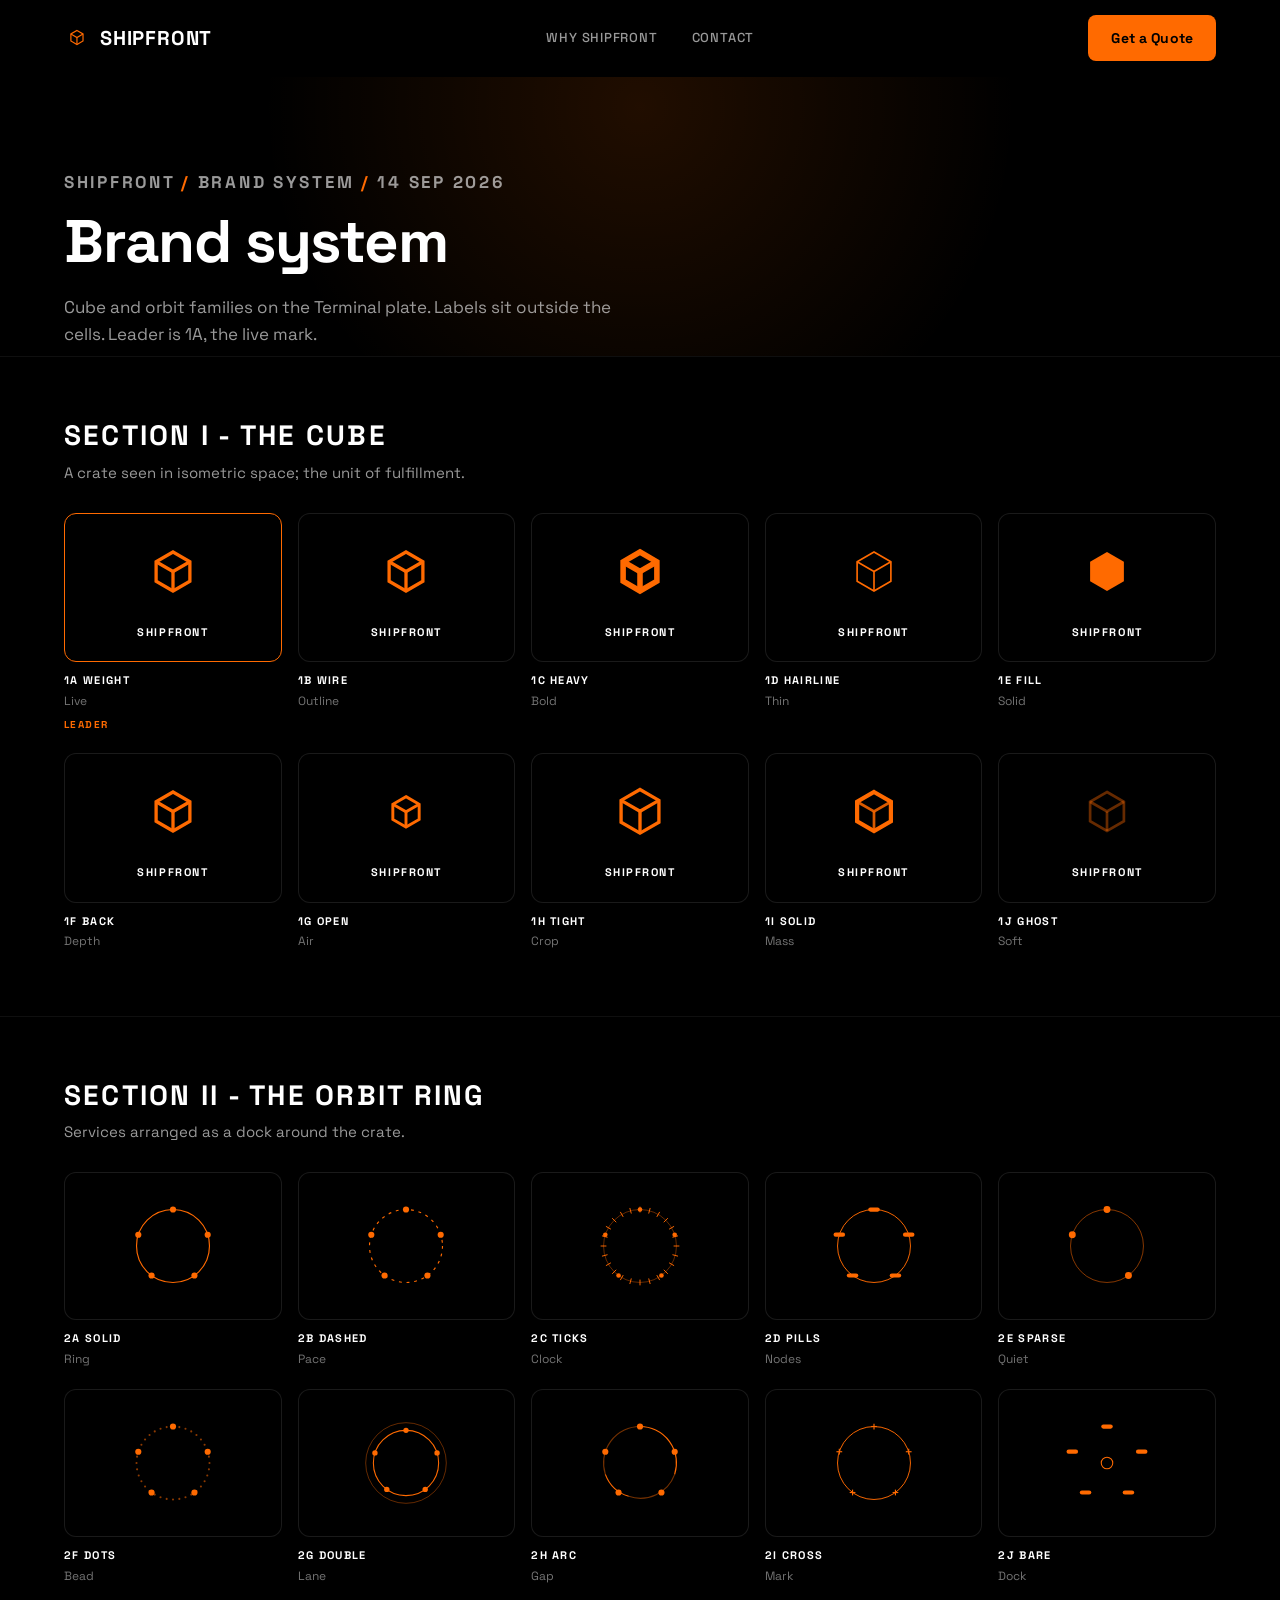
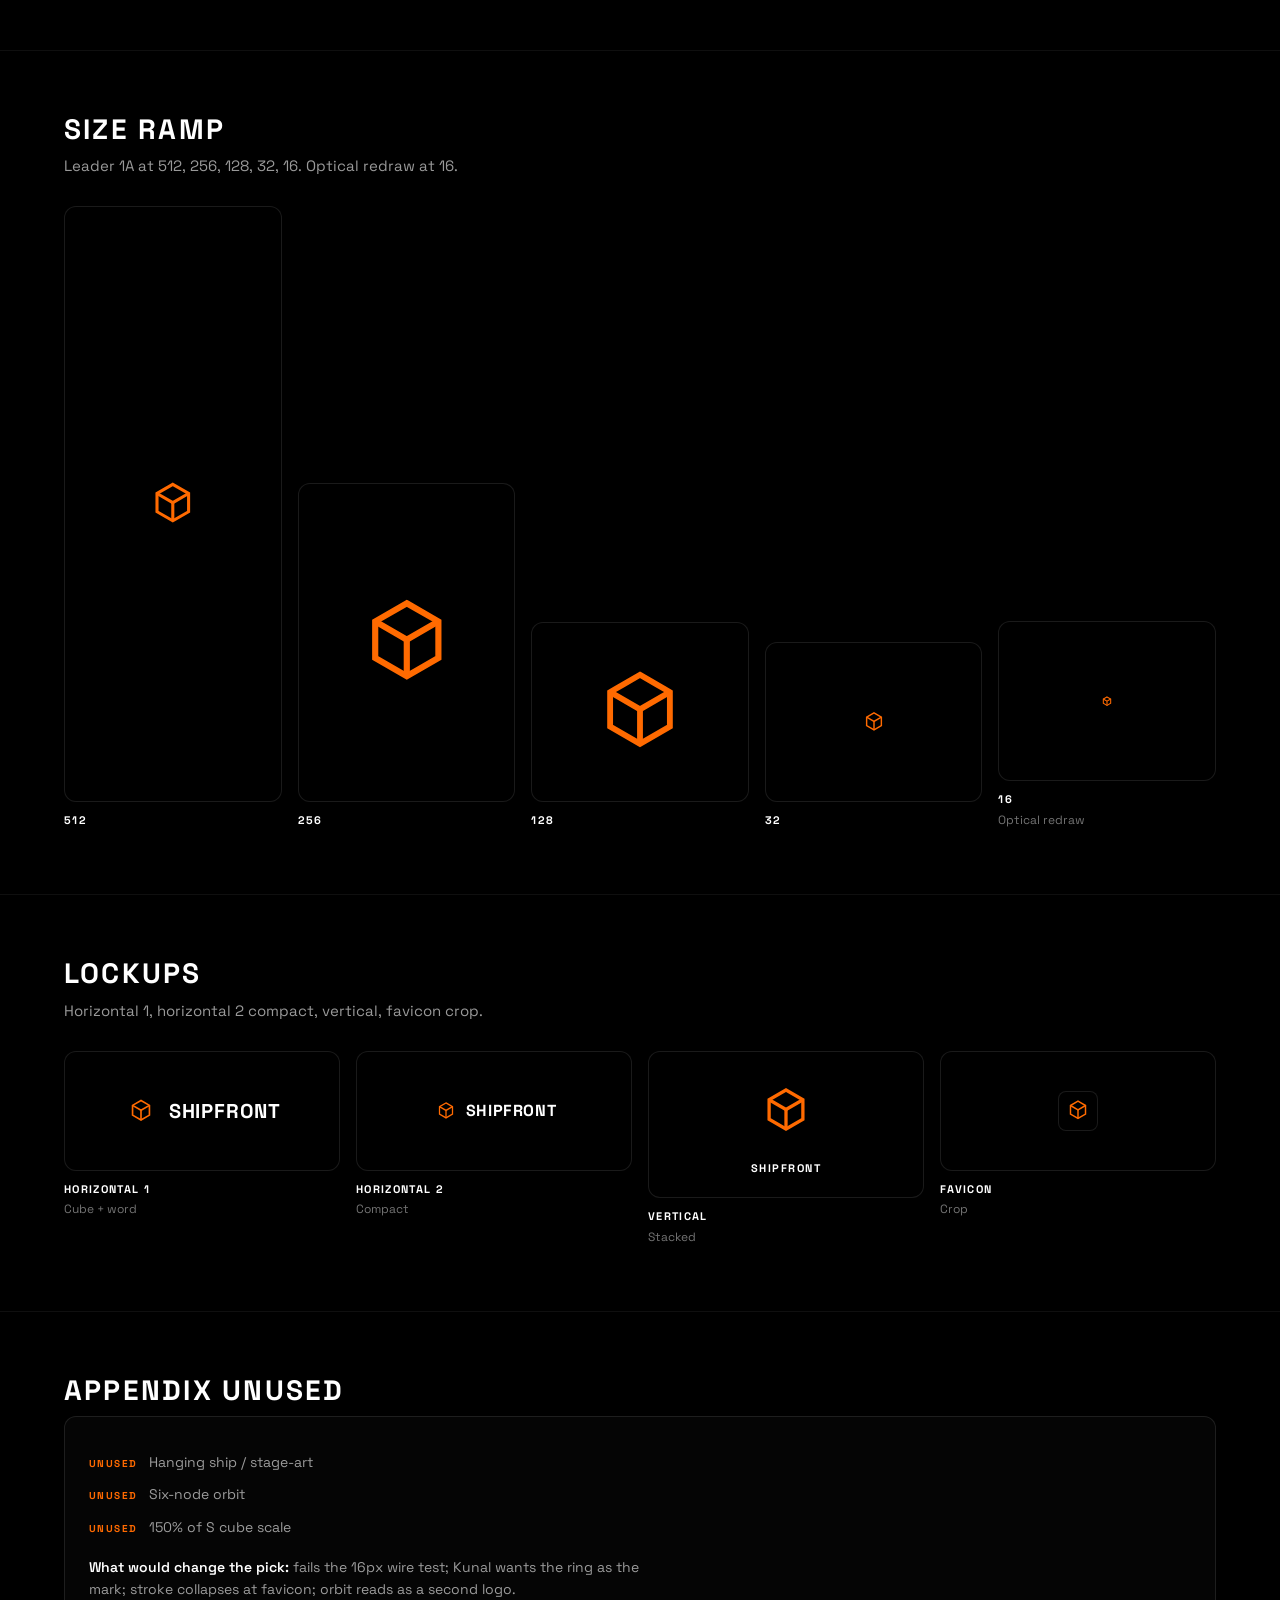
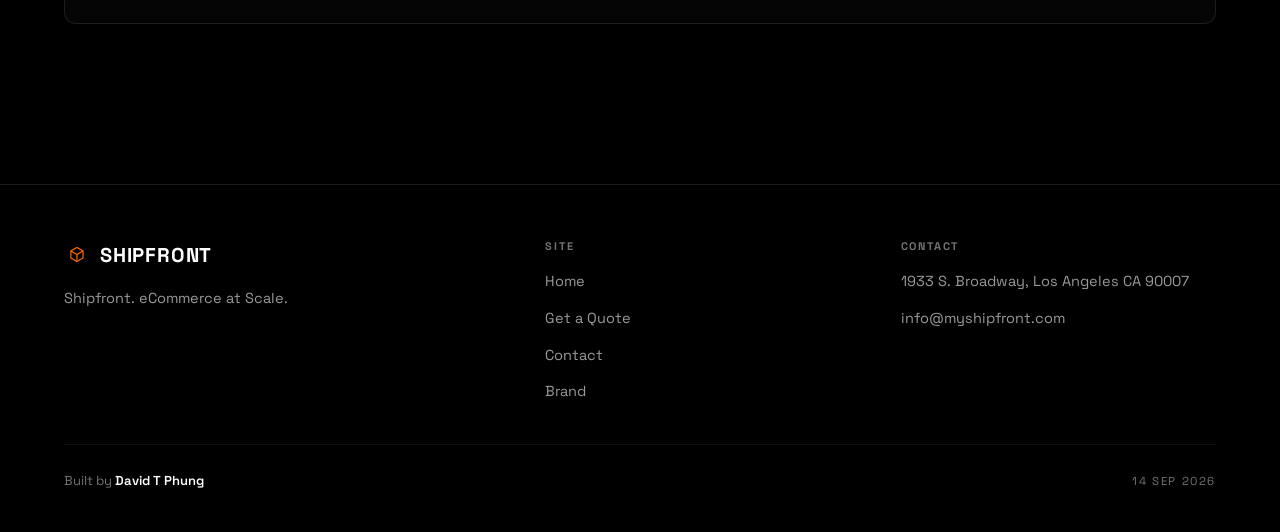
==== brand-board.html @ 1a4891e7 "Craft pass: Apple / Asimov / Family Values + Area brand-board" ====
<!DOCTYPE html>
<html lang="en">
  <head>
    <meta charset="utf-8" />
    <meta name="viewport" content="width=device-width, initial-scale=1" />
    <title>Brand System | Shipfront</title>
    <meta name="description" content="SHIPFRONT / BRAND SYSTEM / 14 SEP 2026" />
    <meta name="theme-color" content="#000000" />
    <link rel="icon" href="data:image/svg+xml,%3Csvg xmlns='http://www.w3.org/2000/svg' viewBox='0 0 24 26'%3E%3Cg stroke='%23FF6A00' stroke-width='1.1' stroke-linecap='butt' stroke-linejoin='miter' stroke-miterlimit='10'%3E%3Cpath d='M12,6L17.629,9.25L17.629,15.75L12,19L6.371,15.75L6.371,9.25Z' fill='%23000'/%3E%3Cpath d='M6.371,9.25L12,12.5L17.629,9.25' fill='none'/%3E%3Cpath d='M12,12.5L12,19' fill='none'/%3E%3C/g%3E%3C/svg%3E" />
    <link rel="preconnect" href="https://fonts.googleapis.com" />
    <link rel="preconnect" href="https://fonts.gstatic.com" crossorigin />
    <link href="https://fonts.googleapis.com/css2?family=Space+Grotesk:wght@400;500;600;700&display=swap" rel="stylesheet" />
    <link rel="stylesheet" href="assets/css/site.css" />
    <style>
      .mark { gap: 10px; align-items: center; }
      .mark svg.cube, .mark .cube { width: 1.62em !important; height: 1.75em !important; }
      .bb-meta { font-size: 11px; font-weight: 700; letter-spacing: 0.16em; text-transform: uppercase; color: var(--muted-2); margin-bottom: 14px; }
      .bb-meta b { color: var(--accent); font-weight: 700; }
      .bb-section { padding: 64px 0; border-top: 1px solid var(--line-soft); }
      .bb-section h2 { font-size: clamp(22px, 3vw, 28px); letter-spacing: 0.08em; text-transform: uppercase; margin-bottom: 10px; }
      .bb-meaning { color: var(--muted); font-size: 15px; max-width: 52ch; margin-bottom: 28px; }
      .bb-grid { display: grid; grid-template-columns: repeat(5, minmax(0, 1fr)); gap: 20px 16px; }
      .bb-cell { margin: 0; }
      .bb-cell--leader .bb-plate { border-color: var(--accent); }
      .bb-plate { border: 1px solid var(--line); border-radius: 12px; background: #000; min-height: 148px; display: flex; flex-direction: column; align-items: center; justify-content: center; gap: 12px; padding: 20px 12px; }
      .bb-plate--ramp { min-height: 160px; overflow: hidden; }
      .bb-plate--lock { min-height: 120px; }
      .bb-wm { font-size: 11px; font-weight: 700; letter-spacing: 0.14em; color: var(--paper); }
      .bb-label { margin-top: 10px; display: flex; flex-direction: column; gap: 2px; }
      .bb-code { font-size: 11px; font-weight: 700; letter-spacing: 0.12em; text-transform: uppercase; color: var(--paper); }
      .bb-sub { font-size: 12px; color: var(--muted-2); }
      .bb-leader { margin-top: 4px; font-size: 10px; font-weight: 700; letter-spacing: 0.14em; text-transform: uppercase; color: var(--accent); }
      .bb-ramp { display: grid; grid-template-columns: repeat(5, minmax(0, 1fr)); gap: 16px; align-items: end; }
      .bb-ramp-item { margin: 0; }
      .bb-lockups { display: grid; grid-template-columns: repeat(4, minmax(0, 1fr)); gap: 16px; }
      .bb-vertical { display: flex; flex-direction: column; align-items: center; gap: 10px; }
      .bb-fav { width: 40px; height: 40px; border: 1px solid var(--line); border-radius: 8px; display: grid; place-items: center; overflow: hidden; background: #000; }
      .bb-unused { border: 1px solid var(--line); border-radius: 12px; padding: 22px 24px; background: #050505; }
      .bb-unused ul { margin: 12px 0 0; padding: 0; list-style: none; display: grid; gap: 10px; }
      .bb-unused li { display: flex; gap: 12px; align-items: baseline; font-size: 14px; color: var(--muted); }
      .bb-unused .tag { flex: none; font-size: 10px; font-weight: 700; letter-spacing: 0.14em; color: var(--accent); }
      .bb-change { margin-top: 18px; color: var(--muted); font-size: 14px; max-width: 62ch; }
      .bb-change strong { color: var(--paper); font-weight: 600; }
      @media (max-width: 1080px) {
        .bb-grid { grid-template-columns: repeat(3, minmax(0, 1fr)); }
        .bb-ramp, .bb-lockups { grid-template-columns: repeat(3, minmax(0, 1fr)); }
      }
      @media (max-width: 620px) {
        .bb-grid, .bb-ramp, .bb-lockups { grid-template-columns: repeat(2, minmax(0, 1fr)); }
      }
    </style>
  </head>
  <body>
    <a class="skip-link" href="#main">Skip to content</a>
    <header class="site-header">
      <div class="shell nav">
        <a class="mark" href="index.html" aria-label="Shipfront home">
          <svg class="cube" width="36" height="40" viewBox="0 0 24 26" aria-hidden="true">
            <path class="hex" d="M12 6 L17.629 9.25 L17.629 15.75 L12 19 L6.371 15.75 L6.371 9.25 Z" />
            <path class="edge" d="M6.371 9.25 L12 12.5 L17.629 9.25" />
            <path class="edge" d="M12 12.5 L12 19" />
          </svg>
          <span class="wordmark">SHIPFRONT</span>
        </a>
        <nav class="nav-links" aria-label="Primary">
          <a href="index.html#why">Why Shipfront</a>
          <a href="contact.html">Contact</a>
        </nav>
        <div class="nav-actions">
          <button class="nav-toggle" type="button" aria-label="Menu" aria-expanded="false"><span></span></button>
          <a class="btn btn-primary" href="get-a-quote.html">Get a Quote</a>
        </div>
      </div>
    </header>

    <main id="main">
      <section class="page-hero">
        <div class="shell">
          <p class="bb-meta">SHIPFRONT <b>/</b> BRAND SYSTEM <b>/</b> 14 SEP 2026</p>
          <h1>Brand system</h1>
          <p>Cube and orbit families on the Terminal plate. Labels sit outside the cells. Leader is 1A, the live mark.</p>
        </div>
      </section>

      <section class="bb-section" id="cube">
        <div class="shell">
          <h2>Section I - The Cube</h2>
          <p class="bb-meaning">A crate seen in isometric space; the unit of fulfillment.</p>
          <div class="bb-grid"><figure class="bb-cell bb-cell--leader"><div class="bb-plate"><svg class="bb-cube" viewBox="0 0 24 26" width="72" height="78" aria-hidden="true"><path d="M12 6 L17.629 9.25 L17.629 15.75 L12 19 L6.371 15.75 L6.371 9.25 Z" fill="#000" stroke="#FF6A00" stroke-width="1.1" stroke-linecap="butt" stroke-linejoin="miter"/><path d="M6.371 9.25 L12 12.5 L17.629 9.25" fill="none" stroke="#FF6A00" stroke-width="1.1"/><path d="M12 12.5 L12 19" fill="none" stroke="#FF6A00" stroke-width="1.1"/></svg><span class="bb-wm">SHIPFRONT</span></div><figcaption class="bb-label"><span class="bb-code">1A WEIGHT</span><span class="bb-sub">Live</span><span class="bb-leader">Leader</span></figcaption></figure><figure class="bb-cell"><div class="bb-plate"><svg class="bb-cube" viewBox="0 0 24 26" width="72" height="78" aria-hidden="true"><path d="M12 6 L17.629 9.25 L17.629 15.75 L12 19 L6.371 15.75 L6.371 9.25 Z" fill="none" stroke="#FF6A00" stroke-width="1.1"/><path d="M6.371 9.25 L12 12.5 L17.629 9.25" fill="none" stroke="#FF6A00" stroke-width="1.1"/><path d="M12 12.5 L12 19" fill="none" stroke="#FF6A00" stroke-width="1.1"/></svg><span class="bb-wm">SHIPFRONT</span></div><figcaption class="bb-label"><span class="bb-code">1B WIRE</span><span class="bb-sub">Outline</span></figcaption></figure><figure class="bb-cell"><div class="bb-plate"><svg class="bb-cube" viewBox="0 0 24 26" width="72" height="78" aria-hidden="true"><path d="M12 6 L17.629 9.25 L17.629 15.75 L12 19 L6.371 15.75 L6.371 9.25 Z" fill="#000" stroke="#FF6A00" stroke-width="1.85"/><path d="M6.371 9.25 L12 12.5 L17.629 9.25" fill="none" stroke="#FF6A00" stroke-width="1.85"/><path d="M12 12.5 L12 19" fill="none" stroke="#FF6A00" stroke-width="1.85"/></svg><span class="bb-wm">SHIPFRONT</span></div><figcaption class="bb-label"><span class="bb-code">1C HEAVY</span><span class="bb-sub">Bold</span></figcaption></figure><figure class="bb-cell"><div class="bb-plate"><svg class="bb-cube" viewBox="0 0 24 26" width="72" height="78" aria-hidden="true"><path d="M12 6 L17.629 9.25 L17.629 15.75 L12 19 L6.371 15.75 L6.371 9.25 Z" fill="#000" stroke="#FF6A00" stroke-width="0.55"/><path d="M6.371 9.25 L12 12.5 L17.629 9.25" fill="none" stroke="#FF6A00" stroke-width="0.55"/><path d="M12 12.5 L12 19" fill="none" stroke="#FF6A00" stroke-width="0.55"/></svg><span class="bb-wm">SHIPFRONT</span></div><figcaption class="bb-label"><span class="bb-code">1D HAIRLINE</span><span class="bb-sub">Thin</span></figcaption></figure><figure class="bb-cell"><div class="bb-plate"><svg class="bb-cube" viewBox="0 0 24 26" width="72" height="78" aria-hidden="true"><path d="M12 6 L17.629 9.25 L17.629 15.75 L12 19 L6.371 15.75 L6.371 9.25 Z" fill="#FF6A00" stroke="none"/></svg><span class="bb-wm">SHIPFRONT</span></div><figcaption class="bb-label"><span class="bb-code">1E FILL</span><span class="bb-sub">Solid</span></figcaption></figure><figure class="bb-cell"><div class="bb-plate"><svg class="bb-cube" viewBox="0 0 24 26" width="72" height="78" aria-hidden="true"><path d="M6.371 15.75 L12 12.5" fill="none" stroke="#FF6A00" stroke-width="0.7" stroke-dasharray="1.2 1.4" opacity="0.55"/><path d="M17.629 15.75 L12 12.5" fill="none" stroke="#FF6A00" stroke-width="0.7" stroke-dasharray="1.2 1.4" opacity="0.55"/><path d="M12 6 L17.629 9.25 L17.629 15.75 L12 19 L6.371 15.75 L6.371 9.25 Z" fill="#000" stroke="#FF6A00" stroke-width="1.1"/><path d="M6.371 9.25 L12 12.5 L17.629 9.25" fill="none" stroke="#FF6A00" stroke-width="1.1"/><path d="M12 12.5 L12 19" fill="none" stroke="#FF6A00" stroke-width="1.1"/></svg><span class="bb-wm">SHIPFRONT</span></div><figcaption class="bb-label"><span class="bb-code">1F BACK</span><span class="bb-sub">Depth</span></figcaption></figure><figure class="bb-cell"><div class="bb-plate"><svg class="bb-cube" viewBox="0 0 24 26" width="72" height="78" aria-hidden="true"><g transform="translate(12 13) scale(0.78) translate(-12 -13)"><path d="M12 6 L17.629 9.25 L17.629 15.75 L12 19 L6.371 15.75 L6.371 9.25 Z" fill="#000" stroke="#FF6A00" stroke-width="1.25"/><path d="M6.371 9.25 L12 12.5 L17.629 9.25" fill="none" stroke="#FF6A00" stroke-width="1.25"/><path d="M12 12.5 L12 19" fill="none" stroke="#FF6A00" stroke-width="1.25"/></g></svg><span class="bb-wm">SHIPFRONT</span></div><figcaption class="bb-label"><span class="bb-code">1G OPEN</span><span class="bb-sub">Air</span></figcaption></figure><figure class="bb-cell"><div class="bb-plate"><svg class="bb-cube" viewBox="0 0 24 26" width="72" height="78" aria-hidden="true"><g transform="translate(12 13) scale(1.12) translate(-12 -13)"><path d="M12 6 L17.629 9.25 L17.629 15.75 L12 19 L6.371 15.75 L6.371 9.25 Z" fill="#000" stroke="#FF6A00" stroke-width="1.0"/><path d="M6.371 9.25 L12 12.5 L17.629 9.25" fill="none" stroke="#FF6A00" stroke-width="1.0"/><path d="M12 12.5 L12 19" fill="none" stroke="#FF6A00" stroke-width="1.0"/></g></svg><span class="bb-wm">SHIPFRONT</span></div><figcaption class="bb-label"><span class="bb-code">1H TIGHT</span><span class="bb-sub">Crop</span></figcaption></figure><figure class="bb-cell"><div class="bb-plate"><svg class="bb-cube" viewBox="0 0 24 26" width="72" height="78" aria-hidden="true"><path d="M12 6 L17.629 9.25 L17.629 15.75 L12 19 L6.371 15.75 L6.371 9.25 Z" fill="#000" stroke="#FF6A00" stroke-width="1.4"/><path d="M6.371 9.25 L12 12.5 L17.629 9.25" fill="none" stroke="#FF6A00" stroke-width="0.9" opacity="0.85"/><path d="M12 12.5 L12 19" fill="none" stroke="#FF6A00" stroke-width="0.9" opacity="0.85"/></svg><span class="bb-wm">SHIPFRONT</span></div><figcaption class="bb-label"><span class="bb-code">1I SOLID</span><span class="bb-sub">Mass</span></figcaption></figure><figure class="bb-cell"><div class="bb-plate"><svg class="bb-cube" viewBox="0 0 24 26" width="72" height="78" aria-hidden="true"><path d="M12 6 L17.629 9.25 L17.629 15.75 L12 19 L6.371 15.75 L6.371 9.25 Z" fill="none" stroke="#FF6A00" stroke-width="0.9" opacity="0.4"/><path d="M6.371 9.25 L12 12.5 L17.629 9.25" fill="none" stroke="#FF6A00" stroke-width="0.9" opacity="0.4"/><path d="M12 12.5 L12 19" fill="none" stroke="#FF6A00" stroke-width="0.9" opacity="0.4"/></svg><span class="bb-wm">SHIPFRONT</span></div><figcaption class="bb-label"><span class="bb-code">1J GHOST</span><span class="bb-sub">Soft</span></figcaption></figure></div>
        </div>
      </section>

      <section class="bb-section" id="orbit">
        <div class="shell">
          <h2>Section II - The Orbit Ring</h2>
          <p class="bb-meaning">Services arranged as a dock around the crate.</p>
          <div class="bb-grid"><figure class="bb-cell"><div class="bb-plate"><svg class="bb-orbit" viewBox="0 0 100 100" width="96" height="96" aria-hidden="true"><circle cx="50" cy="50" r="38" fill="none" stroke="#FF6A00" stroke-width="1.2"/><circle cx="50.00" cy="12.00" r="3.2" fill="#FF6A00"/><circle cx="86.14" cy="38.26" r="3.2" fill="#FF6A00"/><circle cx="72.34" cy="80.74" r="3.2" fill="#FF6A00"/><circle cx="27.66" cy="80.74" r="3.2" fill="#FF6A00"/><circle cx="13.86" cy="38.26" r="3.2" fill="#FF6A00"/></svg></div><figcaption class="bb-label"><span class="bb-code">2A SOLID</span><span class="bb-sub">Ring</span></figcaption></figure><figure class="bb-cell"><div class="bb-plate"><svg class="bb-orbit" viewBox="0 0 100 100" width="96" height="96" aria-hidden="true"><circle cx="50" cy="50" r="38" fill="none" stroke="#FF6A00" stroke-width="1.2" stroke-dasharray="3 5"/><circle cx="50.00" cy="12.00" r="3.2" fill="#FF6A00"/><circle cx="86.14" cy="38.26" r="3.2" fill="#FF6A00"/><circle cx="72.34" cy="80.74" r="3.2" fill="#FF6A00"/><circle cx="27.66" cy="80.74" r="3.2" fill="#FF6A00"/><circle cx="13.86" cy="38.26" r="3.2" fill="#FF6A00"/></svg></div><figcaption class="bb-label"><span class="bb-code">2B DASHED</span><span class="bb-sub">Pace</span></figcaption></figure><figure class="bb-cell"><div class="bb-plate"><svg class="bb-orbit" viewBox="0 0 100 100" width="96" height="96" aria-hidden="true"><circle cx="50" cy="50" r="38" fill="none" stroke="#FF6A00" stroke-width="0.8" opacity="0.5"/><line x1="85.00" y1="50.00" x2="91.00" y2="50.00" stroke="#FF6A00" stroke-width="1"/><line x1="83.81" y1="59.06" x2="89.60" y2="60.61" stroke="#FF6A00" stroke-width="1"/><line x1="80.31" y1="67.50" x2="85.51" y2="70.50" stroke="#FF6A00" stroke-width="1"/><line x1="74.75" y1="74.75" x2="78.99" y2="78.99" stroke="#FF6A00" stroke-width="1"/><line x1="67.50" y1="80.31" x2="70.50" y2="85.51" stroke="#FF6A00" stroke-width="1"/><line x1="59.06" y1="83.81" x2="60.61" y2="89.60" stroke="#FF6A00" stroke-width="1"/><line x1="50.00" y1="85.00" x2="50.00" y2="91.00" stroke="#FF6A00" stroke-width="1"/><line x1="40.94" y1="83.81" x2="39.39" y2="89.60" stroke="#FF6A00" stroke-width="1"/><line x1="32.50" y1="80.31" x2="29.50" y2="85.51" stroke="#FF6A00" stroke-width="1"/><line x1="25.25" y1="74.75" x2="21.01" y2="78.99" stroke="#FF6A00" stroke-width="1"/><line x1="19.69" y1="67.50" x2="14.49" y2="70.50" stroke="#FF6A00" stroke-width="1"/><line x1="16.19" y1="59.06" x2="10.40" y2="60.61" stroke="#FF6A00" stroke-width="1"/><line x1="15.00" y1="50.00" x2="9.00" y2="50.00" stroke="#FF6A00" stroke-width="1"/><line x1="16.19" y1="40.94" x2="10.40" y2="39.39" stroke="#FF6A00" stroke-width="1"/><line x1="19.69" y1="32.50" x2="14.49" y2="29.50" stroke="#FF6A00" stroke-width="1"/><line x1="25.25" y1="25.25" x2="21.01" y2="21.01" stroke="#FF6A00" stroke-width="1"/><line x1="32.50" y1="19.69" x2="29.50" y2="14.49" stroke="#FF6A00" stroke-width="1"/><line x1="40.94" y1="16.19" x2="39.39" y2="10.40" stroke="#FF6A00" stroke-width="1"/><line x1="50.00" y1="15.00" x2="50.00" y2="9.00" stroke="#FF6A00" stroke-width="1"/><line x1="59.06" y1="16.19" x2="60.61" y2="10.40" stroke="#FF6A00" stroke-width="1"/><line x1="67.50" y1="19.69" x2="70.50" y2="14.49" stroke="#FF6A00" stroke-width="1"/><line x1="74.75" y1="25.25" x2="78.99" y2="21.01" stroke="#FF6A00" stroke-width="1"/><line x1="80.31" y1="32.50" x2="85.51" y2="29.50" stroke="#FF6A00" stroke-width="1"/><line x1="83.81" y1="40.94" x2="89.60" y2="39.39" stroke="#FF6A00" stroke-width="1"/><circle cx="50.00" cy="12.00" r="2.4" fill="#FF6A00"/><circle cx="86.14" cy="38.26" r="2.4" fill="#FF6A00"/><circle cx="72.34" cy="80.74" r="2.4" fill="#FF6A00"/><circle cx="27.66" cy="80.74" r="2.4" fill="#FF6A00"/><circle cx="13.86" cy="38.26" r="2.4" fill="#FF6A00"/></svg></div><figcaption class="bb-label"><span class="bb-code">2C TICKS</span><span class="bb-sub">Clock</span></figcaption></figure><figure class="bb-cell"><div class="bb-plate"><svg class="bb-orbit" viewBox="0 0 100 100" width="96" height="96" aria-hidden="true"><circle cx="50" cy="50" r="38" fill="none" stroke="#FF6A00" stroke-width="1"/><rect x="44.00" y="9.80" width="12" height="4.4" rx="2.2" fill="#FF6A00"/><rect x="80.14" y="36.06" width="12" height="4.4" rx="2.2" fill="#FF6A00"/><rect x="66.34" y="78.54" width="12" height="4.4" rx="2.2" fill="#FF6A00"/><rect x="21.66" y="78.54" width="12" height="4.4" rx="2.2" fill="#FF6A00"/><rect x="7.86" y="36.06" width="12" height="4.4" rx="2.2" fill="#FF6A00"/></svg></div><figcaption class="bb-label"><span class="bb-code">2D PILLS</span><span class="bb-sub">Nodes</span></figcaption></figure><figure class="bb-cell"><div class="bb-plate"><svg class="bb-orbit" viewBox="0 0 100 100" width="96" height="96" aria-hidden="true"><circle cx="50" cy="50" r="38" fill="none" stroke="#FF6A00" stroke-width="1" opacity="0.55"/><circle cx="50.00" cy="12.00" r="3.6" fill="#FF6A00"/><circle cx="72.34" cy="80.74" r="3.6" fill="#FF6A00"/><circle cx="13.86" cy="38.26" r="3.6" fill="#FF6A00"/></svg></div><figcaption class="bb-label"><span class="bb-code">2E SPARSE</span><span class="bb-sub">Quiet</span></figcaption></figure><figure class="bb-cell"><div class="bb-plate"><svg class="bb-orbit" viewBox="0 0 100 100" width="96" height="96" aria-hidden="true"><circle cx="88.00" cy="50.00" r="1.1" fill="#FF6A00" opacity="0.55"/><circle cx="87.42" cy="56.60" r="1.1" fill="#FF6A00" opacity="0.55"/><circle cx="85.71" cy="63.00" r="1.1" fill="#FF6A00" opacity="0.55"/><circle cx="82.91" cy="69.00" r="1.1" fill="#FF6A00" opacity="0.55"/><circle cx="79.11" cy="74.43" r="1.1" fill="#FF6A00" opacity="0.55"/><circle cx="74.43" cy="79.11" r="1.1" fill="#FF6A00" opacity="0.55"/><circle cx="69.00" cy="82.91" r="1.1" fill="#FF6A00" opacity="0.55"/><circle cx="63.00" cy="85.71" r="1.1" fill="#FF6A00" opacity="0.55"/><circle cx="56.60" cy="87.42" r="1.1" fill="#FF6A00" opacity="0.55"/><circle cx="50.00" cy="88.00" r="1.1" fill="#FF6A00" opacity="0.55"/><circle cx="43.40" cy="87.42" r="1.1" fill="#FF6A00" opacity="0.55"/><circle cx="37.00" cy="85.71" r="1.1" fill="#FF6A00" opacity="0.55"/><circle cx="31.00" cy="82.91" r="1.1" fill="#FF6A00" opacity="0.55"/><circle cx="25.57" cy="79.11" r="1.1" fill="#FF6A00" opacity="0.55"/><circle cx="20.89" cy="74.43" r="1.1" fill="#FF6A00" opacity="0.55"/><circle cx="17.09" cy="69.00" r="1.1" fill="#FF6A00" opacity="0.55"/><circle cx="14.29" cy="63.00" r="1.1" fill="#FF6A00" opacity="0.55"/><circle cx="12.58" cy="56.60" r="1.1" fill="#FF6A00" opacity="0.55"/><circle cx="12.00" cy="50.00" r="1.1" fill="#FF6A00" opacity="0.55"/><circle cx="12.58" cy="43.40" r="1.1" fill="#FF6A00" opacity="0.55"/><circle cx="14.29" cy="37.00" r="1.1" fill="#FF6A00" opacity="0.55"/><circle cx="17.09" cy="31.00" r="1.1" fill="#FF6A00" opacity="0.55"/><circle cx="20.89" cy="25.57" r="1.1" fill="#FF6A00" opacity="0.55"/><circle cx="25.57" cy="20.89" r="1.1" fill="#FF6A00" opacity="0.55"/><circle cx="31.00" cy="17.09" r="1.1" fill="#FF6A00" opacity="0.55"/><circle cx="37.00" cy="14.29" r="1.1" fill="#FF6A00" opacity="0.55"/><circle cx="43.40" cy="12.58" r="1.1" fill="#FF6A00" opacity="0.55"/><circle cx="50.00" cy="12.00" r="1.1" fill="#FF6A00" opacity="0.55"/><circle cx="56.60" cy="12.58" r="1.1" fill="#FF6A00" opacity="0.55"/><circle cx="63.00" cy="14.29" r="1.1" fill="#FF6A00" opacity="0.55"/><circle cx="69.00" cy="17.09" r="1.1" fill="#FF6A00" opacity="0.55"/><circle cx="74.43" cy="20.89" r="1.1" fill="#FF6A00" opacity="0.55"/><circle cx="79.11" cy="25.57" r="1.1" fill="#FF6A00" opacity="0.55"/><circle cx="82.91" cy="31.00" r="1.1" fill="#FF6A00" opacity="0.55"/><circle cx="85.71" cy="37.00" r="1.1" fill="#FF6A00" opacity="0.55"/><circle cx="87.42" cy="43.40" r="1.1" fill="#FF6A00" opacity="0.55"/><circle cx="50.00" cy="12.00" r="3.2" fill="#FF6A00"/><circle cx="86.14" cy="38.26" r="3.2" fill="#FF6A00"/><circle cx="72.34" cy="80.74" r="3.2" fill="#FF6A00"/><circle cx="27.66" cy="80.74" r="3.2" fill="#FF6A00"/><circle cx="13.86" cy="38.26" r="3.2" fill="#FF6A00"/></svg></div><figcaption class="bb-label"><span class="bb-code">2F DOTS</span><span class="bb-sub">Bead</span></figcaption></figure><figure class="bb-cell"><div class="bb-plate"><svg class="bb-orbit" viewBox="0 0 100 100" width="96" height="96" aria-hidden="true"><circle cx="50" cy="50" r="42" fill="none" stroke="#FF6A00" stroke-width="0.9" opacity="0.45"/><circle cx="50" cy="50" r="34" fill="none" stroke="#FF6A00" stroke-width="1.1"/><circle cx="50.00" cy="16.00" r="2.8" fill="#FF6A00"/><circle cx="82.34" cy="39.49" r="2.8" fill="#FF6A00"/><circle cx="69.98" cy="77.51" r="2.8" fill="#FF6A00"/><circle cx="30.02" cy="77.51" r="2.8" fill="#FF6A00"/><circle cx="17.66" cy="39.49" r="2.8" fill="#FF6A00"/></svg></div><figcaption class="bb-label"><span class="bb-code">2G DOUBLE</span><span class="bb-sub">Lane</span></figcaption></figure><figure class="bb-cell"><div class="bb-plate"><svg class="bb-orbit" viewBox="0 0 100 100" width="96" height="96" aria-hidden="true"><path d="M50 12 A38 38 0 0 1 86.1 61.8" fill="none" stroke="#FF6A00" stroke-width="1.2"/><path d="M86.1 61.8 A38 38 0 0 1 38.2 84.7" fill="none" stroke="#FF6A00" stroke-width="1.2" opacity="0.45"/><path d="M38.2 84.7 A38 38 0 0 1 13.9 61.8" fill="none" stroke="#FF6A00" stroke-width="1.2"/><path d="M13.9 61.8 A38 38 0 0 1 50 12" fill="none" stroke="#FF6A00" stroke-width="1.2" opacity="0.45"/><circle cx="50.00" cy="12.00" r="3.2" fill="#FF6A00"/><circle cx="86.14" cy="38.26" r="3.2" fill="#FF6A00"/><circle cx="72.34" cy="80.74" r="3.2" fill="#FF6A00"/><circle cx="27.66" cy="80.74" r="3.2" fill="#FF6A00"/><circle cx="13.86" cy="38.26" r="3.2" fill="#FF6A00"/></svg></div><figcaption class="bb-label"><span class="bb-code">2H ARC</span><span class="bb-sub">Gap</span></figcaption></figure><figure class="bb-cell"><div class="bb-plate"><svg class="bb-orbit" viewBox="0 0 100 100" width="96" height="96" aria-hidden="true"><circle cx="50" cy="50" r="38" fill="none" stroke="#FF6A00" stroke-width="1"/><line x1="47.00" y1="12.00" x2="53.00" y2="12.00" stroke="#FF6A00" stroke-width="1.2"/><line x1="50.00" y1="9.00" x2="50.00" y2="15.00" stroke="#FF6A00" stroke-width="1.2"/><line x1="83.14" y1="38.26" x2="89.14" y2="38.26" stroke="#FF6A00" stroke-width="1.2"/><line x1="86.14" y1="35.26" x2="86.14" y2="41.26" stroke="#FF6A00" stroke-width="1.2"/><line x1="69.34" y1="80.74" x2="75.34" y2="80.74" stroke="#FF6A00" stroke-width="1.2"/><line x1="72.34" y1="77.74" x2="72.34" y2="83.74" stroke="#FF6A00" stroke-width="1.2"/><line x1="24.66" y1="80.74" x2="30.66" y2="80.74" stroke="#FF6A00" stroke-width="1.2"/><line x1="27.66" y1="77.74" x2="27.66" y2="83.74" stroke="#FF6A00" stroke-width="1.2"/><line x1="10.86" y1="38.26" x2="16.86" y2="38.26" stroke="#FF6A00" stroke-width="1.2"/><line x1="13.86" y1="35.26" x2="13.86" y2="41.26" stroke="#FF6A00" stroke-width="1.2"/></svg></div><figcaption class="bb-label"><span class="bb-code">2I CROSS</span><span class="bb-sub">Mark</span></figcaption></figure><figure class="bb-cell"><div class="bb-plate"><svg class="bb-orbit" viewBox="0 0 100 100" width="96" height="96" aria-hidden="true"><rect x="44.00" y="9.80" width="12" height="4.4" rx="2.2" fill="#FF6A00"/><rect x="80.14" y="36.06" width="12" height="4.4" rx="2.2" fill="#FF6A00"/><rect x="66.34" y="78.54" width="12" height="4.4" rx="2.2" fill="#FF6A00"/><rect x="21.66" y="78.54" width="12" height="4.4" rx="2.2" fill="#FF6A00"/><rect x="7.86" y="36.06" width="12" height="4.4" rx="2.2" fill="#FF6A00"/><circle cx="50" cy="50" r="6" fill="none" stroke="#FF6A00" stroke-width="1.1"/></svg></div><figcaption class="bb-label"><span class="bb-code">2J BARE</span><span class="bb-sub">Dock</span></figcaption></figure></div>
        </div>
      </section>

      <section class="bb-section" id="ramp">
        <div class="shell">
          <h2>Size ramp</h2>
          <p class="bb-meaning">Leader 1A at 512, 256, 128, 32, 16. Optical redraw at 16.</p>
          <div class="bb-ramp"><figure class="bb-ramp-item"><div class="bb-plate bb-plate--ramp"><div style="transform:scale(0.3515625);transform-origin:center center"><svg class="bb-cube" viewBox="0 0 24 26" width="512" height="554" aria-hidden="true"><path d="M12 6 L17.629 9.25 L17.629 15.75 L12 19 L6.371 15.75 L6.371 9.25 Z" fill="#000" stroke="#FF6A00" stroke-width="1.1"/><path d="M6.371 9.25 L12 12.5 L17.629 9.25" fill="none" stroke="#FF6A00" stroke-width="1.1"/><path d="M12 12.5 L12 19" fill="none" stroke="#FF6A00" stroke-width="1.1"/></svg></div></div><figcaption class="bb-label"><span class="bb-code">512</span></figcaption></figure><figure class="bb-ramp-item"><div class="bb-plate bb-plate--ramp"><div style="transform:scale(0.703125);transform-origin:center center"><svg class="bb-cube" viewBox="0 0 24 26" width="256" height="277" aria-hidden="true"><path d="M12 6 L17.629 9.25 L17.629 15.75 L12 19 L6.371 15.75 L6.371 9.25 Z" fill="#000" stroke="#FF6A00" stroke-width="1.1"/><path d="M6.371 9.25 L12 12.5 L17.629 9.25" fill="none" stroke="#FF6A00" stroke-width="1.1"/><path d="M12 12.5 L12 19" fill="none" stroke="#FF6A00" stroke-width="1.1"/></svg></div></div><figcaption class="bb-label"><span class="bb-code">256</span></figcaption></figure><figure class="bb-ramp-item"><div class="bb-plate bb-plate--ramp"><svg class="bb-cube" viewBox="0 0 24 26" width="128" height="138" aria-hidden="true"><path d="M12 6 L17.629 9.25 L17.629 15.75 L12 19 L6.371 15.75 L6.371 9.25 Z" fill="#000" stroke="#FF6A00" stroke-width="1.1"/><path d="M6.371 9.25 L12 12.5 L17.629 9.25" fill="none" stroke="#FF6A00" stroke-width="1.1"/><path d="M12 12.5 L12 19" fill="none" stroke="#FF6A00" stroke-width="1.1"/></svg></div><figcaption class="bb-label"><span class="bb-code">128</span></figcaption></figure><figure class="bb-ramp-item"><div class="bb-plate bb-plate--ramp"><svg class="bb-cube" viewBox="0 0 24 26" width="32" height="34" aria-hidden="true"><path d="M12 6 L17.629 9.25 L17.629 15.75 L12 19 L6.371 15.75 L6.371 9.25 Z" fill="#000" stroke="#FF6A00" stroke-width="1.1"/><path d="M6.371 9.25 L12 12.5 L17.629 9.25" fill="none" stroke="#FF6A00" stroke-width="1.1"/><path d="M12 12.5 L12 19" fill="none" stroke="#FF6A00" stroke-width="1.1"/></svg></div><figcaption class="bb-label"><span class="bb-code">32</span></figcaption></figure><figure class="bb-ramp-item"><div class="bb-plate bb-plate--ramp"><svg class="bb-cube" viewBox="0 0 24 26" width="16" height="17" aria-hidden="true"><path d="M12 6 L17.629 9.25 L17.629 15.75 L12 19 L6.371 15.75 L6.371 9.25 Z" fill="#000" stroke="#FF6A00" stroke-width="1.6"/><path d="M6.371 9.25 L12 12.5 L17.629 9.25" fill="none" stroke="#FF6A00" stroke-width="1.6"/><path d="M12 12.5 L12 19" fill="none" stroke="#FF6A00" stroke-width="1.6"/></svg></div><figcaption class="bb-label"><span class="bb-code">16</span><span class="bb-sub">Optical redraw</span></figcaption></figure></div>
        </div>
      </section>

      <section class="bb-section" id="lockups">
        <div class="shell">
          <h2>Lockups</h2>
          <p class="bb-meaning">Horizontal 1, horizontal 2 compact, vertical, favicon crop.</p>
          <div class="bb-lockups">
<figure class="bb-cell"><div class="bb-plate bb-plate--lock"><div class="mark"><svg class="bb-cube" viewBox="0 0 24 26" width="36" height="40" aria-hidden="true"><path d="M12 6 L17.629 9.25 L17.629 15.75 L12 19 L6.371 15.75 L6.371 9.25 Z" fill="#000" stroke="#FF6A00" stroke-width="1.1" stroke-linecap="butt" stroke-linejoin="miter"/><path d="M6.371 9.25 L12 12.5 L17.629 9.25" fill="none" stroke="#FF6A00" stroke-width="1.1"/><path d="M12 12.5 L12 19" fill="none" stroke="#FF6A00" stroke-width="1.1"/></svg><span class="wordmark">SHIPFRONT</span></div></div><figcaption class="bb-label"><span class="bb-code">Horizontal 1</span><span class="bb-sub">Cube + word</span></figcaption></figure>
<figure class="bb-cell"><div class="bb-plate bb-plate--lock"><div class="mark" style="gap:6px"><svg class="bb-cube" viewBox="0 0 24 26" width="28" height="30" aria-hidden="true"><path d="M12 6 L17.629 9.25 L17.629 15.75 L12 19 L6.371 15.75 L6.371 9.25 Z" fill="#000" stroke="#FF6A00" stroke-width="1.1" stroke-linecap="butt" stroke-linejoin="miter"/><path d="M6.371 9.25 L12 12.5 L17.629 9.25" fill="none" stroke="#FF6A00" stroke-width="1.1"/><path d="M12 12.5 L12 19" fill="none" stroke="#FF6A00" stroke-width="1.1"/></svg><span class="wordmark" style="font-size:16px">SHIPFRONT</span></div></div><figcaption class="bb-label"><span class="bb-code">Horizontal 2</span><span class="bb-sub">Compact</span></figcaption></figure>
<figure class="bb-cell"><div class="bb-plate bb-plate--lock"><div class="bb-vertical"><svg class="bb-cube" viewBox="0 0 24 26" width="72" height="78" aria-hidden="true"><path d="M12 6 L17.629 9.25 L17.629 15.75 L12 19 L6.371 15.75 L6.371 9.25 Z" fill="#000" stroke="#FF6A00" stroke-width="1.1" stroke-linecap="butt" stroke-linejoin="miter"/><path d="M6.371 9.25 L12 12.5 L17.629 9.25" fill="none" stroke="#FF6A00" stroke-width="1.1"/><path d="M12 12.5 L12 19" fill="none" stroke="#FF6A00" stroke-width="1.1"/></svg><span class="bb-wm">SHIPFRONT</span></div></div><figcaption class="bb-label"><span class="bb-code">Vertical</span><span class="bb-sub">Stacked</span></figcaption></figure>
<figure class="bb-cell"><div class="bb-plate bb-plate--lock"><div class="bb-fav"><svg class="bb-cube" viewBox="0 0 24 26" width="32" height="35" aria-hidden="true"><path d="M12 6 L17.629 9.25 L17.629 15.75 L12 19 L6.371 15.75 L6.371 9.25 Z" fill="#000" stroke="#FF6A00" stroke-width="1.1" stroke-linecap="butt" stroke-linejoin="miter"/><path d="M6.371 9.25 L12 12.5 L17.629 9.25" fill="none" stroke="#FF6A00" stroke-width="1.1"/><path d="M12 12.5 L12 19" fill="none" stroke="#FF6A00" stroke-width="1.1"/></svg></div></div><figcaption class="bb-label"><span class="bb-code">Favicon</span><span class="bb-sub">Crop</span></figcaption></figure>
</div>
        </div>
      </section>

      <section class="bb-section" id="appendix">
        <div class="shell">
          <h2>Appendix unused</h2>
          <div class="bb-unused">
            <ul>
              <li><span class="tag">UNUSED</span> Hanging ship / stage-art</li>
              <li><span class="tag">UNUSED</span> Six-node orbit</li>
              <li><span class="tag">UNUSED</span> 150% of S cube scale</li>
            </ul>
            <p class="bb-change"><strong>What would change the pick:</strong> fails the 16px wire test; Kunal wants the ring as the mark; stroke collapses at favicon; orbit reads as a second logo.</p>
          </div>
        </div>
      </section>
    </main>

    <footer class="site-footer">
      <div class="shell">
        <div class="footer-top">
          <div>
            <a class="mark" href="index.html" aria-label="Shipfront home">
              <svg class="cube" width="36" height="40" viewBox="0 0 24 26" aria-hidden="true">
                <path class="hex" d="M12 6 L17.629 9.25 L17.629 15.75 L12 19 L6.371 15.75 L6.371 9.25 Z" />
                <path class="edge" d="M6.371 9.25 L12 12.5 L17.629 9.25" />
                <path class="edge" d="M12 12.5 L12 19" />
              </svg>
              <span class="wordmark">SHIPFRONT</span>
            </a>
            <p>Shipfront. eCommerce at Scale.</p>
          </div>
          <div class="footer-col">
            <h4>Site</h4>
            <ul>
              <li><a href="index.html">Home</a></li>
              <li><a href="get-a-quote.html">Get a Quote</a></li>
              <li><a href="contact.html">Contact</a></li>
              <li><a href="brand-board.html">Brand</a></li>
            </ul>
          </div>
          <div class="footer-col">
            <h4>Contact</h4>
            <ul>
              <li><span>1933 S. Broadway, Los Angeles CA 90007</span></li>
              <li><a href="mailto:info@myshipfront.com">info@myshipfront.com</a></li>
            </ul>
          </div>
        </div>
        <div class="footer-bottom">
          <span class="built">Built by <b>David T Phung</b></span>
          <span class="stamp">14 SEP 2026</span>
        </div>
      </div>
    </footer>
    <script src="assets/js/site.js"></script>
  </body>
</html>
---- assets/css/site.css ----
/* THE SELLERS - Shipfront marketing site */

:root {
  --ink: #000000;
  --paper: #ffffff;
  --accent: #ff6a00;
  --accent-dim: rgba(255, 106, 0, 0.14);
  --accent-line: rgba(255, 106, 0, 0.34);
  --card: #0a0a0a;
  --card-2: #0d0d0d;
  --line: rgba(255, 255, 255, 0.1);
  --line-soft: rgba(255, 255, 255, 0.06);
  --muted: rgba(255, 255, 255, 0.6);
  --muted-2: rgba(255, 255, 255, 0.45);
  --shell: 1200px;
  --radius: 14px;
  --font: "Space Grotesk", "Inter", -apple-system, BlinkMacSystemFont, "Segoe UI",
    Helvetica, Arial, sans-serif;
}

*,
*::before,
*::after {
  box-sizing: border-box;
}

html {
  scroll-behavior: smooth;
  scroll-padding-top: 96px;
  -webkit-text-size-adjust: 100%;
}

body {
  margin: 0;
  background: var(--ink);
  color: var(--paper);
  font-family: var(--font);
  font-size: 16px;
  line-height: 1.6;
  font-weight: 400;
  -webkit-font-smoothing: antialiased;
  text-rendering: optimizeLegibility;
  overflow-x: hidden;
}

img,
svg {
  display: block;
  max-width: 100%;
}

a {
  color: inherit;
  text-decoration: none;
}

h1,
h2,
h3,
h4 {
  margin: 0;
  font-weight: 700;
  letter-spacing: -0.02em;
  line-height: 1.06;
}

p {
  margin: 0;
}

::selection {
  background: var(--accent);
  color: var(--ink);
}

.shell {
  width: 100%;
  max-width: var(--shell);
  margin: 0 auto;
  padding: 0 24px;
}

.skip-link {
  position: absolute;
  left: -9999px;
  top: 0;
  background: var(--accent);
  color: var(--ink);
  padding: 12px 18px;
  font-weight: 700;
  z-index: 200;
}

.skip-link:focus {
  left: 12px;
  top: 12px;
}

:focus-visible {
  outline: 2px solid var(--accent);
  outline-offset: 3px;
}

/* ---------- brand mark: 1A EVEN cube ---------- */

.mark {
  display: flex;
  align-items: center;
  gap: 10px;
}

.mark svg {
  flex: none;
}

/* Regular hex silhouette, vertical corner up, three visible face edges
   meeting at the single center vertex. Uniform stroke on hex and Y. */
.cube .hex {
  fill: #000000;
}

.cube .edge {
  fill: none;
}

.cube .hex,
.cube .edge {
  stroke: var(--accent);
  stroke-width: 1.1;
  stroke-linecap: butt;
  stroke-linejoin: miter;
  stroke-miterlimit: 10;
}

.wordmark {
  font-size: 20px;
  font-weight: 700;
  letter-spacing: 0.04em;
  color: var(--paper);
  line-height: 1;
}

/* ---------- header ---------- */

.site-header {
  position: sticky;
  top: 0;
  z-index: 100;
  background: rgba(0, 0, 0, 0.82);
  backdrop-filter: blur(14px);
  -webkit-backdrop-filter: blur(14px);
  border-bottom: 1px solid transparent;
  transition: border-color 0.25s ease, background 0.25s ease;
}

.site-header.is-stuck {
  border-bottom-color: var(--line);
}

.nav {
  display: flex;
  align-items: center;
  justify-content: space-between;
  gap: 24px;
  height: 76px;
}

.nav-links {
  display: flex;
  align-items: center;
  gap: 34px;
  margin: 0 auto;
}

.nav-links a {
  font-size: 13px;
  font-weight: 500;
  letter-spacing: 0.06em;
  text-transform: uppercase;
  color: var(--muted);
  transition: color 0.2s ease;
}

.nav-links a:hover,
.nav-links a[aria-current="page"] {
  color: var(--paper);
}

.nav-actions {
  display: flex;
  align-items: center;
  gap: 12px;
}

.nav-toggle {
  display: none;
  width: 42px;
  height: 42px;
  border: 1px solid var(--line);
  border-radius: 10px;
  background: transparent;
  color: var(--paper);
  cursor: pointer;
  padding: 0;
  align-items: center;
  justify-content: center;
}

.nav-toggle span {
  display: block;
  width: 16px;
  height: 1.5px;
  background: currentColor;
  position: relative;
}

.nav-toggle span::before,
.nav-toggle span::after {
  content: "";
  position: absolute;
  left: 0;
  width: 16px;
  height: 1.5px;
  background: currentColor;
}

.nav-toggle span::before {
  top: -5px;
}

.nav-toggle span::after {
  top: 5px;
}

/* ---------- buttons ---------- */

.btn {
  display: inline-flex;
  align-items: center;
  justify-content: center;
  gap: 10px;
  height: 46px;
  padding: 0 22px;
  border-radius: 8px;
  border: 1px solid transparent;
  font-family: inherit;
  font-size: 14px;
  font-weight: 700;
  letter-spacing: 0.01em;
  cursor: pointer;
  white-space: nowrap;
  transition: transform 0.18s ease, background 0.2s ease, border-color 0.2s ease,
    color 0.2s ease;
}

.btn.is-pressed,
.btn:active {
  transform: scale(0.97);
  transition: transform 100ms ease-out, background 0.2s ease, border-color 0.2s ease,
    color 0.2s ease;
}

.btn-primary {
  background: var(--accent);
  color: var(--ink);
}

.btn-primary:hover {
  background: #ff7d20;
}

.btn-ghost {
  background: transparent;
  border-color: var(--line);
  color: var(--paper);
}

.btn-ghost:hover {
  border-color: rgba(255, 255, 255, 0.32);
  background: rgba(255, 255, 255, 0.04);
}

.btn-lg {
  height: 54px;
  padding: 0 28px;
  font-size: 15px;
}

.btn .arw {
  width: 16px;
  height: 16px;
  flex: none;
}

/* ---------- section furniture ---------- */

.eyebrow {
  display: inline-flex;
  align-items: center;
  gap: 9px;
  font-size: 11px;
  font-weight: 700;
  letter-spacing: 0.18em;
  text-transform: uppercase;
  color: var(--accent);
  margin-bottom: 18px;
}

.eyebrow::before {
  content: "";
  width: 18px;
  height: 1px;
  background: var(--accent);
}

section {
  position: relative;
}

.section {
  padding: 92px 0;
  border-top: 1px solid var(--line-soft);
}

.section-head {
  max-width: 660px;
}

.section-head h2 {
  font-size: clamp(30px, 4vw, 44px);
}

.section-head p {
  margin-top: 18px;
  color: var(--muted);
  font-size: 17px;
}

/* ---------- hero ---------- */

.hero {
  position: relative;
  padding: 76px 0 64px;
  overflow: hidden;
}

.hero::before {
  content: "";
  position: absolute;
  top: -260px;
  right: -180px;
  width: 820px;
  height: 820px;
  background: radial-gradient(
    circle,
    rgba(255, 106, 0, 0.16) 0%,
    rgba(255, 106, 0, 0.05) 38%,
    transparent 68%
  );
  pointer-events: none;
}

.hero-grid {
  position: relative;
  display: grid;
  grid-template-columns: minmax(0, 1fr) minmax(0, 1.02fr);
  gap: 56px;
  align-items: center;
}

.hero h1 {
  font-size: clamp(46px, 7vw, 78px);
  letter-spacing: -0.035em;
}

.hero-sub {
  margin-top: 20px;
  font-size: clamp(20px, 2.4vw, 26px);
  font-weight: 500;
  color: var(--accent);
  letter-spacing: -0.01em;
}

.hero-lede {
  margin-top: 8px;
  font-size: clamp(18px, 2vw, 22px);
  font-weight: 500;
  color: var(--paper);
  letter-spacing: -0.01em;
}

.hero-body {
  margin-top: 22px;
  max-width: 520px;
  color: var(--muted);
  font-size: 17px;
}

.hero-cta {
  margin-top: 34px;
  display: flex;
  flex-wrap: wrap;
  gap: 12px;
}

.hero-note {
  margin-top: 26px;
  color: var(--muted-2);
  font-size: 14px;
  max-width: 520px;
}

/* hero cube stage */

.stage {
  position: relative;
  aspect-ratio: 1 / 0.92;
  display: grid;
  place-items: center;
}

.stage-art {
  position: absolute;
  inset: 0;
  width: 100%;
  height: 100%;
}

.stage-art .ring {
  fill: none;
  stroke: rgba(255, 106, 0, 0.3);
  stroke-width: 1;
}

.stage-art .ring-faint {
  stroke: rgba(255, 255, 255, 0.07);
}

.stage-art .orbit {
  fill: none;
  stroke: rgba(255, 106, 0, 0.42);
  stroke-width: 1;
  stroke-dasharray: 3 7;
}

.stage-cube {
  position: relative;
  width: 46%;
  max-width: 260px;
  filter: drop-shadow(0 24px 60px rgba(255, 106, 0, 0.28));
  animation: float 7s ease-in-out infinite;
}

@keyframes float {
  0%,
  100% {
    transform: translateY(-6px);
  }
  50% {
    transform: translateY(6px);
  }
}

.stage-tag {
  position: absolute;
  display: flex;
  align-items: center;
  gap: 9px;
  font-size: 11px;
  font-weight: 700;
  letter-spacing: 0.14em;
  text-transform: uppercase;
  color: var(--paper);
  background: rgba(0, 0, 0, 0.72);
  border: 1px solid var(--line);
  border-radius: 999px;
  padding: 8px 14px;
  white-space: nowrap;
}

.stage-tag i {
  width: 6px;
  height: 6px;
  border-radius: 50%;
  background: var(--accent);
  flex: none;
}

.tag-1 {
  top: 8%;
  left: 2%;
}

.tag-2 {
  top: 16%;
  right: 0;
}

.tag-3 {
  bottom: 24%;
  left: 0;
}

.tag-4 {
  bottom: 12%;
  right: 2%;
}

/* ---------- value bar ---------- */

.valuebar {
  border: 1px solid var(--line);
  border-radius: var(--radius);
  background: linear-gradient(180deg, #0b0b0b 0%, #050505 100%);
  display: grid;
  grid-template-columns: 0.85fr repeat(4, 1fr);
  overflow: hidden;
}

.valuebar-label {
  padding: 26px 24px;
  font-size: 12px;
  font-weight: 700;
  letter-spacing: 0.14em;
  text-transform: uppercase;
  color: var(--paper);
  border-right: 1px solid var(--line);
  display: flex;
  align-items: center;
}

.valuebar-item {
  padding: 26px 22px;
  display: flex;
  align-items: center;
  gap: 12px;
  border-right: 1px solid var(--line);
  font-size: 14px;
  font-weight: 500;
  color: var(--muted);
  transition: color 0.2s ease, background 0.2s ease;
}

.valuebar-item:last-child {
  border-right: 0;
}

.valuebar-item:hover {
  color: var(--paper);
  background: rgba(255, 106, 0, 0.05);
}

.valuebar-item svg {
  width: 20px;
  height: 20px;
  flex: none;
  stroke: var(--accent);
  fill: none;
  stroke-width: 1.5;
  stroke-linecap: round;
  stroke-linejoin: round;
}

/* ---------- how it works ---------- */

.how-grid {
  display: grid;
  grid-template-columns: 0.9fr 2.1fr;
  gap: 48px;
  align-items: start;
}

.how-steps {
  display: grid;
  grid-template-columns: repeat(4, 1fr);
  gap: 0;
  border: 1px solid var(--line);
  border-radius: var(--radius);
  overflow: hidden;
}

.step {
  position: relative;
  padding: 28px 22px 30px;
  border-right: 1px solid var(--line);
  background: var(--card);
  transition: background 0.25s ease;
}

.step:last-child {
  border-right: 0;
}

.step:hover {
  background: var(--card-2);
}

.step-num {
  font-size: 12px;
  font-weight: 700;
  letter-spacing: 0.16em;
  color: var(--accent);
}

.step-icon {
  margin: 22px 0 20px;
  width: 40px;
  height: 40px;
  border: 1px solid var(--accent-line);
  border-radius: 10px;
  background: var(--accent-dim);
  display: grid;
  place-items: center;
}

.step-icon svg {
  width: 20px;
  height: 20px;
  stroke: var(--accent);
  fill: none;
  stroke-width: 1.5;
  stroke-linecap: round;
  stroke-linejoin: round;
}

.step h3 {
  font-size: 19px;
  letter-spacing: -0.02em;
}

.step p {
  margin-top: 12px;
  font-size: 14px;
  line-height: 1.62;
  color: var(--muted);
}

.step-rail {
  position: absolute;
  left: 0;
  top: 0;
  width: 100%;
  height: 2px;
  background: var(--accent);
  transform: scaleX(0);
  transform-origin: left;
  transition: transform 0.4s ease;
}

.step:hover .step-rail {
  transform: scaleX(1);
}

/* ---------- capability sections ---------- */

.cap {
  display: grid;
  grid-template-columns: 0.92fr 1.08fr;
  gap: 56px;
  align-items: center;
}

.cap-flip .cap-copy {
  order: 2;
}

.cap h2 {
  font-size: clamp(28px, 3.6vw, 40px);
  text-transform: uppercase;
  letter-spacing: -0.01em;
}

.cap p {
  margin-top: 20px;
  color: var(--muted);
  font-size: 17px;
}

.chips {
  margin-top: 26px;
  display: flex;
  flex-wrap: wrap;
  gap: 8px;
  padding: 0;
  list-style: none;
}

.chips li {
  border: 1px solid var(--line);
  border-radius: 999px;
  padding: 8px 15px;
  font-size: 13px;
  font-weight: 500;
  color: var(--paper);
  background: rgba(255, 255, 255, 0.02);
  transition: border-color 0.2s ease, color 0.2s ease;
}

.chips li:hover {
  border-color: var(--accent-line);
  color: var(--accent);
}

.panel {
  border: 1px solid var(--line);
  border-radius: var(--radius);
  background: linear-gradient(160deg, #0c0c0c 0%, #050505 100%);
  padding: 30px;
  position: relative;
  overflow: hidden;
}

.panel-title {
  font-size: 11px;
  font-weight: 700;
  letter-spacing: 0.16em;
  text-transform: uppercase;
  color: var(--muted-2);
}

.tiles {
  margin-top: 22px;
  display: grid;
  grid-template-columns: repeat(2, 1fr);
  gap: 12px;
}

.tile {
  border: 1px solid var(--line);
  border-radius: 10px;
  background: rgba(255, 255, 255, 0.02);
  padding: 18px 16px;
  min-height: 116px;
  display: flex;
  flex-direction: column;
  justify-content: space-between;
  gap: 14px;
}

.tile svg {
  width: 20px;
  height: 20px;
  stroke: var(--accent);
  fill: none;
  stroke-width: 1.5;
  stroke-linecap: round;
  stroke-linejoin: round;
}

.tile span {
  font-size: 13px;
  font-weight: 600;
  color: var(--paper);
  line-height: 1.35;
}

/* map panel */

.map {
  border: 1px solid var(--line);
  border-radius: var(--radius);
  background: #050505;
  overflow: hidden;
  position: relative;
}

.map svg {
  width: 100%;
  height: auto;
  display: block;
}

.map-foot {
  border-top: 1px solid var(--line);
  padding: 20px 24px;
  display: flex;
  flex-wrap: wrap;
  gap: 6px 24px;
  align-items: baseline;
}

.map-foot .addr {
  font-size: 15px;
  font-weight: 600;
  color: var(--paper);
}

.map-foot .sub {
  font-size: 13px;
  color: var(--muted-2);
}

/* ---------- closing CTA ---------- */

.cta {
  position: relative;
  border: 1px solid var(--line);
  border-radius: 18px;
  background: linear-gradient(120deg, #0e0906 0%, #050505 58%);
  padding: 56px 48px;
  overflow: hidden;
  display: grid;
  grid-template-columns: 1.15fr 0.85fr;
  gap: 40px;
  align-items: center;
}

.cta::after {
  content: "";
  position: absolute;
  right: -120px;
  bottom: -160px;
  width: 480px;
  height: 480px;
  background: radial-gradient(
    circle,
    rgba(255, 106, 0, 0.22) 0%,
    transparent 66%
  );
  pointer-events: none;
}

.cta h2 {
  font-size: clamp(30px, 4vw, 42px);
}

.cta p {
  margin-top: 16px;
  color: var(--muted);
  font-size: 17px;
  max-width: 460px;
}

.cta-actions {
  position: relative;
  display: flex;
  flex-wrap: wrap;
  gap: 12px;
  justify-content: flex-end;
}

/* ---------- page hero (inner pages) ---------- */

.page-hero {
  padding: 72px 0 8px;
  position: relative;
  overflow: hidden;
}

.page-hero::before {
  content: "";
  position: absolute;
  top: -320px;
  left: 50%;
  transform: translateX(-50%);
  width: 900px;
  height: 700px;
  background: radial-gradient(
    circle,
    rgba(255, 106, 0, 0.13) 0%,
    transparent 66%
  );
  pointer-events: none;
}

.page-hero h1 {
  position: relative;
  font-size: clamp(38px, 6vw, 60px);
}

.page-hero p {
  position: relative;
  margin-top: 20px;
  max-width: 560px;
  color: var(--muted);
  font-size: 17px;
}

/* ---------- forms ---------- */

.form-grid {
  display: grid;
  grid-template-columns: 1.05fr 0.95fr;
  gap: 48px;
  align-items: start;
  padding: 56px 0 96px;
}

.form-card {
  border: 1px solid var(--line);
  border-radius: var(--radius);
  background: linear-gradient(170deg, #0c0c0c 0%, #050505 100%);
  padding: 34px;
}

.field {
  margin-bottom: 20px;
}

.field label {
  display: block;
  font-size: 13px;
  font-weight: 600;
  letter-spacing: 0.02em;
  color: var(--paper);
  margin-bottom: 9px;
}

.field label .req {
  color: var(--accent);
}

.field input {
  width: 100%;
  height: 50px;
  padding: 0 16px;
  border-radius: 8px;
  border: 1px solid var(--line);
  background: rgba(255, 255, 255, 0.03);
  color: var(--paper);
  font-family: inherit;
  font-size: 15px;
  transition: border-color 0.2s ease, background 0.2s ease;
}

.field input::placeholder {
  color: rgba(255, 255, 255, 0.28);
}

.field input:focus {
  outline: none;
  border-color: var(--accent);
  background: rgba(255, 106, 0, 0.05);
}

.field input[aria-invalid="true"] {
  border-color: #ff4b2b;
}

.field .err {
  display: none;
  margin-top: 8px;
  font-size: 12.5px;
  color: #ff7a5c;
}

.field.has-error .err {
  display: block;
}

.form-card .btn {
  width: 100%;
  margin-top: 6px;
}

.form-done {
  display: none;
  text-align: left;
}

.form-done.is-visible {
  display: block;
}

.form-done .tick {
  width: 46px;
  height: 46px;
  border-radius: 12px;
  border: 1px solid var(--accent-line);
  background: var(--accent-dim);
  display: grid;
  place-items: center;
  margin-bottom: 20px;
}

.form-done .tick svg {
  width: 22px;
  height: 22px;
  stroke: var(--accent);
  fill: none;
  stroke-width: 2;
  stroke-linecap: round;
  stroke-linejoin: round;
}

.form-done h3 {
  font-size: 24px;
}

.form-done p {
  margin-top: 12px;
  color: var(--muted);
}

.form-done a {
  color: var(--accent);
}

.form-aside .panel + .panel {
  margin-top: 16px;
}

.aside-list {
  margin: 18px 0 0;
  padding: 0;
  list-style: none;
  display: grid;
  gap: 14px;
}

.aside-list li {
  display: flex;
  gap: 12px;
  align-items: flex-start;
  font-size: 14.5px;
  color: var(--muted);
}

.aside-list li svg {
  width: 18px;
  height: 18px;
  margin-top: 3px;
  flex: none;
  stroke: var(--accent);
  fill: none;
  stroke-width: 1.5;
  stroke-linecap: round;
  stroke-linejoin: round;
}

.aside-list li b {
  color: var(--paper);
  font-weight: 600;
}

/* ---------- contact ---------- */

.contact-grid {
  display: grid;
  grid-template-columns: repeat(2, 1fr);
  gap: 20px;
  padding: 48px 0 0;
}

.contact-card {
  border: 1px solid var(--line);
  border-radius: var(--radius);
  background: linear-gradient(170deg, #0c0c0c 0%, #050505 100%);
  padding: 34px;
}

.contact-card .ico {
  width: 44px;
  height: 44px;
  border-radius: 11px;
  border: 1px solid var(--accent-line);
  background: var(--accent-dim);
  display: grid;
  place-items: center;
  margin-bottom: 22px;
}

.contact-card .ico svg {
  width: 21px;
  height: 21px;
  stroke: var(--accent);
  fill: none;
  stroke-width: 1.5;
  stroke-linecap: round;
  stroke-linejoin: round;
}

.contact-card h2 {
  font-size: 13px;
  font-weight: 700;
  letter-spacing: 0.16em;
  text-transform: uppercase;
  color: var(--muted-2);
}

.contact-card .big {
  margin-top: 14px;
  font-size: clamp(20px, 2.4vw, 25px);
  font-weight: 600;
  letter-spacing: -0.02em;
  color: var(--paper);
  line-height: 1.28;
}

.contact-card a.big:hover {
  color: var(--accent);
}

.contact-card .note {
  margin-top: 14px;
  font-size: 15px;
  color: var(--muted);
}

/* ---------- footer ---------- */

.site-footer {
  border-top: 1px solid var(--line);
  margin-top: 96px;
  padding: 56px 0 40px;
}

.footer-top {
  display: grid;
  grid-template-columns: 1.4fr 1fr 1fr;
  gap: 40px;
  padding-bottom: 40px;
  border-bottom: 1px solid var(--line-soft);
}

.footer-top p {
  margin-top: 18px;
  max-width: 320px;
  color: var(--muted);
  font-size: 14.5px;
}

.footer-col h4 {
  font-size: 11px;
  font-weight: 700;
  letter-spacing: 0.16em;
  text-transform: uppercase;
  color: var(--muted-2);
  margin-bottom: 16px;
}

.footer-col ul {
  margin: 0;
  padding: 0;
  list-style: none;
  display: grid;
  gap: 11px;
}

.footer-col a,
.footer-col span {
  font-size: 14.5px;
  color: var(--muted);
  transition: color 0.2s ease;
}

.footer-col a:hover {
  color: var(--accent);
}

.footer-bottom {
  padding-top: 26px;
  display: flex;
  flex-wrap: wrap;
  gap: 10px 28px;
  align-items: center;
  justify-content: space-between;
  font-size: 13px;
  color: var(--muted-2);
}

.footer-bottom .built b {
  color: var(--paper);
  font-weight: 600;
}

.footer-bottom .stamp {
  letter-spacing: 0.14em;
  text-transform: uppercase;
  font-size: 11.5px;
}

/* ---------- reveal ---------- */

.reveal {
  opacity: 0;
  transform: translateY(18px);
  transition: opacity 0.6s ease, transform 0.6s ease;
}

.reveal.is-in {
  opacity: 1;
  transform: none;
}

@media (prefers-reduced-motion: reduce) {
  html {
    scroll-behavior: auto;
  }
  .reveal {
    opacity: 1;
    transform: none;
    transition: opacity 200ms ease;
  }
  .stage-cube {
    animation: none;
  }
  .btn:active {
    transform: none;
  }
  .split-media img,
  .inspo-card img {
    transition: none !important;
  }
}

@media (prefers-reduced-transparency: reduce) {
  .site-header {
    background: #000000;
    backdrop-filter: none;
    -webkit-backdrop-filter: none;
  }
  .stage-bullets {
    background: #000000;
    backdrop-filter: none;
    -webkit-backdrop-filter: none;
  }
}

/* ---------- responsive ---------- */

@media (max-width: 1080px) {
  .hero-grid,
  .cap,
  .how-grid,
  .form-grid {
    grid-template-columns: 1fr;
    gap: 44px;
  }

  .cap-flip .cap-copy {
    order: 0;
  }

  .valuebar {
    grid-template-columns: repeat(2, 1fr);
  }

  .valuebar-label {
    grid-column: 1 / -1;
    border-right: 0;
    border-bottom: 1px solid var(--line);
  }

  .valuebar-item:nth-child(even) {
    border-right: 0;
  }

  .valuebar-item:nth-child(2),
  .valuebar-item:nth-child(3) {
    border-bottom: 1px solid var(--line);
  }

  .how-steps {
    grid-template-columns: repeat(2, 1fr);
  }

  .step:nth-child(2) {
    border-right: 0;
  }

  .step:nth-child(1),
  .step:nth-child(2) {
    border-bottom: 1px solid var(--line);
  }

  .cta {
    grid-template-columns: 1fr;
    padding: 44px 32px;
  }

  .cta-actions {
    justify-content: flex-start;
  }
}

@media (max-width: 860px) {
  .nav-toggle {
    display: inline-flex;
  }

  .nav-links {
    position: absolute;
    top: 76px;
    left: 0;
    right: 0;
    margin: 0;
    flex-direction: column;
    align-items: stretch;
    gap: 0;
    background: #030303; /* Terminal solid, no frost (lock) */
    border-top: 1px solid var(--line);
    border-bottom: 1px solid var(--line);
    padding: 8px 24px 18px;
    display: none;
    transform: translateY(-6px);
    opacity: 0;
  }

  .nav-links.is-open {
    display: flex;
    transform: none;
    opacity: 1;
    animation: sheet-in 0.32s cubic-bezier(0.32, 0.72, 0, 1) both;
  }

  @keyframes sheet-in {
    from { opacity: 0; transform: translateY(-8px); }
    to { opacity: 1; transform: none; }
  }

  .nav-links a {
    padding: 15px 0;
    border-bottom: 1px solid var(--line-soft);
    font-size: 14px;
  }

  .nav-links a:last-child {
    border-bottom: 0;
  }

  .nav-actions .btn-ghost {
    display: none;
  }

  .footer-top {
    grid-template-columns: 1fr;
    gap: 34px;
  }

  .contact-grid {
    grid-template-columns: 1fr;
  }

  .stage {
    aspect-ratio: 1 / 1;
  }
}

@media (max-width: 620px) {
  /* Caps are wider than the old lowercase cut, so step the lockup down
     to keep the nav actions inside the shell on small screens. */
  .wordmark {
    font-size: 17px;
  }

  .section {
    padding: 66px 0;
  }

  .hero {
    padding: 52px 0 40px;
  }

  .valuebar {
    grid-template-columns: 1fr;
  }

  .valuebar-item {
    border-right: 0;
    border-bottom: 1px solid var(--line);
  }

  .valuebar-item:last-child {
    border-bottom: 0;
  }

  .how-steps {
    grid-template-columns: 1fr;
  }

  .step {
    border-right: 0;
    border-bottom: 1px solid var(--line);
  }

  .step:last-child {
    border-bottom: 0;
  }

  .tiles {
    grid-template-columns: 1fr;
  }

  .form-card,
  .contact-card,
  .panel {
    padding: 24px;
  }

  .cta {
    padding: 34px 24px;
  }

  .stage-tag {
    font-size: 10px;
    padding: 6px 11px;
  }
}


/* ---------- hybrid: cube matches wordmark height ---------- */
.mark svg.cube,
.mark .cube {
  width: 36px;
  height: 40px;
}

/* ---------- hybrid: static image / text splits ---------- */
.split {
  display: grid;
  grid-template-columns: minmax(0, 1.05fr) minmax(0, 0.95fr);
  gap: 28px 48px;
  align-items: center;
  padding: 28px;
  border: 1px solid var(--line, #1f1f1f);
  border-radius: 20px;
  background: var(--card, #0a0a0a);
}

.split-flip {
  grid-template-columns: minmax(0, 0.95fr) minmax(0, 1.05fr);
}

.split-flip .split-media {
  order: 2;
}

.split-flip .split-copy {
  order: 1;
}

.split-media {
  margin: 0;
  overflow: hidden;
  border-radius: 16px;
  border: 1px solid var(--line, #1f1f1f);
  background: #050505;
  aspect-ratio: 4 / 5;
  max-height: 520px;
}

.split-media img {
  width: 100%;
  height: 100%;
  object-fit: cover;
  display: block;
}

.split-copy h2 {
  margin-top: 10px;
}

.split-copy p {
  margin-top: 14px;
  color: var(--ink-2, #b5b5b5);
  line-height: 1.6;
}

.split-note {
  margin-top: 16px !important;
  font-size: 14px;
  color: var(--muted, #8a8a8a) !important;
}

@media (max-width: 860px) {
  .split,
  .split-flip {
    grid-template-columns: 1fr;
    padding: 18px;
    gap: 18px;
  }
  .split-flip .split-media,
  .split-flip .split-copy {
    order: initial;
  }
  /* mobile: image first, then text */
  .split-media {
    order: -1;
    aspect-ratio: 16 / 10;
    max-height: none;
  }
}


/* ---------- hybrid v4: two-line hero title ---------- */
.hero-title {
  display: flex;
  flex-direction: column;
  gap: 0.08em;
  line-height: 1.05;
}
.hero-title-line {
  display: block;
}

/* ---------- hybrid v4: stage bullets + SHIPFRONT brand ---------- */
.stage-brand {
  position: absolute;
  top: 18px;
  left: 50%;
  transform: translateX(-50%);
  z-index: 3;
  font-size: 12px;
  font-weight: 700;
  letter-spacing: 0.22em;
  color: var(--paper, #fff);
}
.stage-bullets {
  position: absolute;
  left: 18px;
  right: 18px;
  bottom: 18px;
  z-index: 3;
  margin: 0;
  padding: 14px 16px;
  list-style: none;
  display: grid;
  grid-template-columns: 1fr 1fr;
  gap: 8px 14px;
  border: 1px solid var(--line, rgba(255,255,255,0.1));
  border-radius: 14px;
  background: rgba(0, 0, 0, 0.72);
  backdrop-filter: blur(8px);
}
.stage-bullets li {
  position: relative;
  padding-left: 14px;
  font-size: 13px;
  font-weight: 500;
  letter-spacing: 0.01em;
  color: var(--paper, #fff);
}
.stage-bullets li::before {
  content: "";
  position: absolute;
  left: 0;
  top: 0.55em;
  width: 6px;
  height: 6px;
  border-radius: 50%;
  background: var(--accent, #ff6a00);
}
@media (max-width: 860px) {
  .stage-brand { top: 12px; font-size: 11px; }
  .stage-bullets {
    grid-template-columns: 1fr 1fr;
    padding: 12px;
    gap: 6px 10px;
  }
  .stage-bullets li { font-size: 12px; }
}

/* hide old floating stage-tags if any remain */
.stage-tag { display: none !important; }

/* ---------- hybrid v4: inspirational bottom row ---------- */
.inspo-head { max-width: 640px; margin-bottom: 28px; }
.inspo-lede {
  margin-top: 12px;
  color: var(--muted, rgba(255,255,255,0.6));
  line-height: 1.6;
}
.inspo-grid {
  display: grid;
  grid-template-columns: repeat(3, minmax(0, 1fr));
  gap: 16px;
}
.inspo-card {
  margin: 0;
  overflow: hidden;
  border-radius: 16px;
  border: 1px solid var(--line, rgba(255,255,255,0.1));
  background: #050505;
  aspect-ratio: 4 / 3;
}
.inspo-card img {
  width: 100%;
  height: 100%;
  object-fit: cover;
  display: block;
}
@media (max-width: 860px) {
  .inspo-grid { grid-template-columns: 1fr; }
}


/* ---------- craft v5: Apple + Family + Asimov on hybrid lock ---------- */
/* Lock wins: ground #000, accent #FF6A00, type lock stays, no SF, no second accent.
   Kunal layout stays: static image-left / text-right. Springs on press + sheets only.
   Inspo cards stay image-only at rest. */

.hero-title {
  letter-spacing: -0.02em; /* tighten large display */
}

.hero-lede,
.stage-brand {
  letter-spacing: 0.22em;
}

.btn {
  min-height: 44px; /* 44 hit */
  transition: transform 100ms ease-out, background 0.2s ease, border-color 0.2s ease,
    color 0.2s ease;
}

.btn-primary {
  color: #000000; /* never white on accent */
}

/* Focus ring: visible, same path as hover intent */
.btn:focus-visible,
.nav-links a:focus-visible,
.inspo-card:focus-visible {
  outline: 2px solid var(--accent, #ff6a00);
  outline-offset: 3px;
}

/* Inspo stills: rest is image. Quiet 80ms dissolve on focus only (Asimov Terminal). */
.inspo-card {
  position: relative;
}
.inspo-card:focus-visible img {
  opacity: 0.92;
  transition: opacity 80ms ease;
}
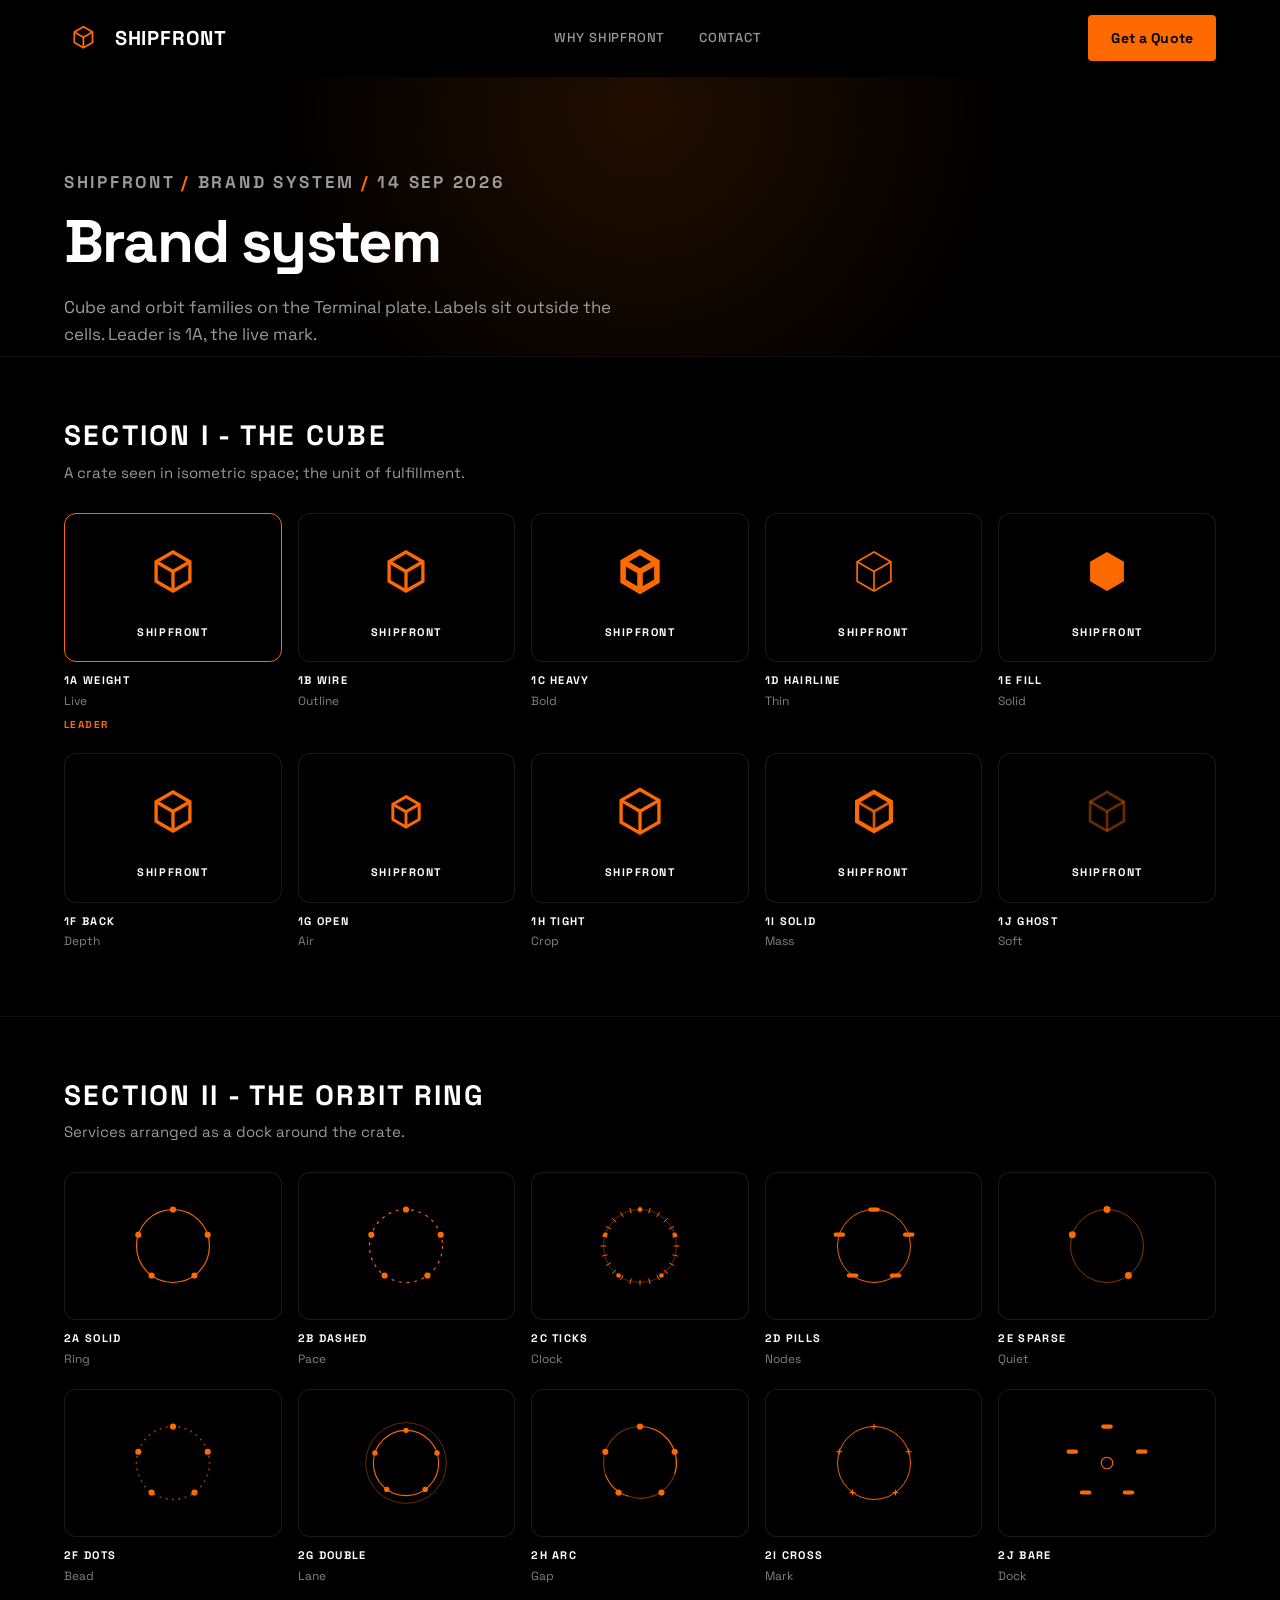
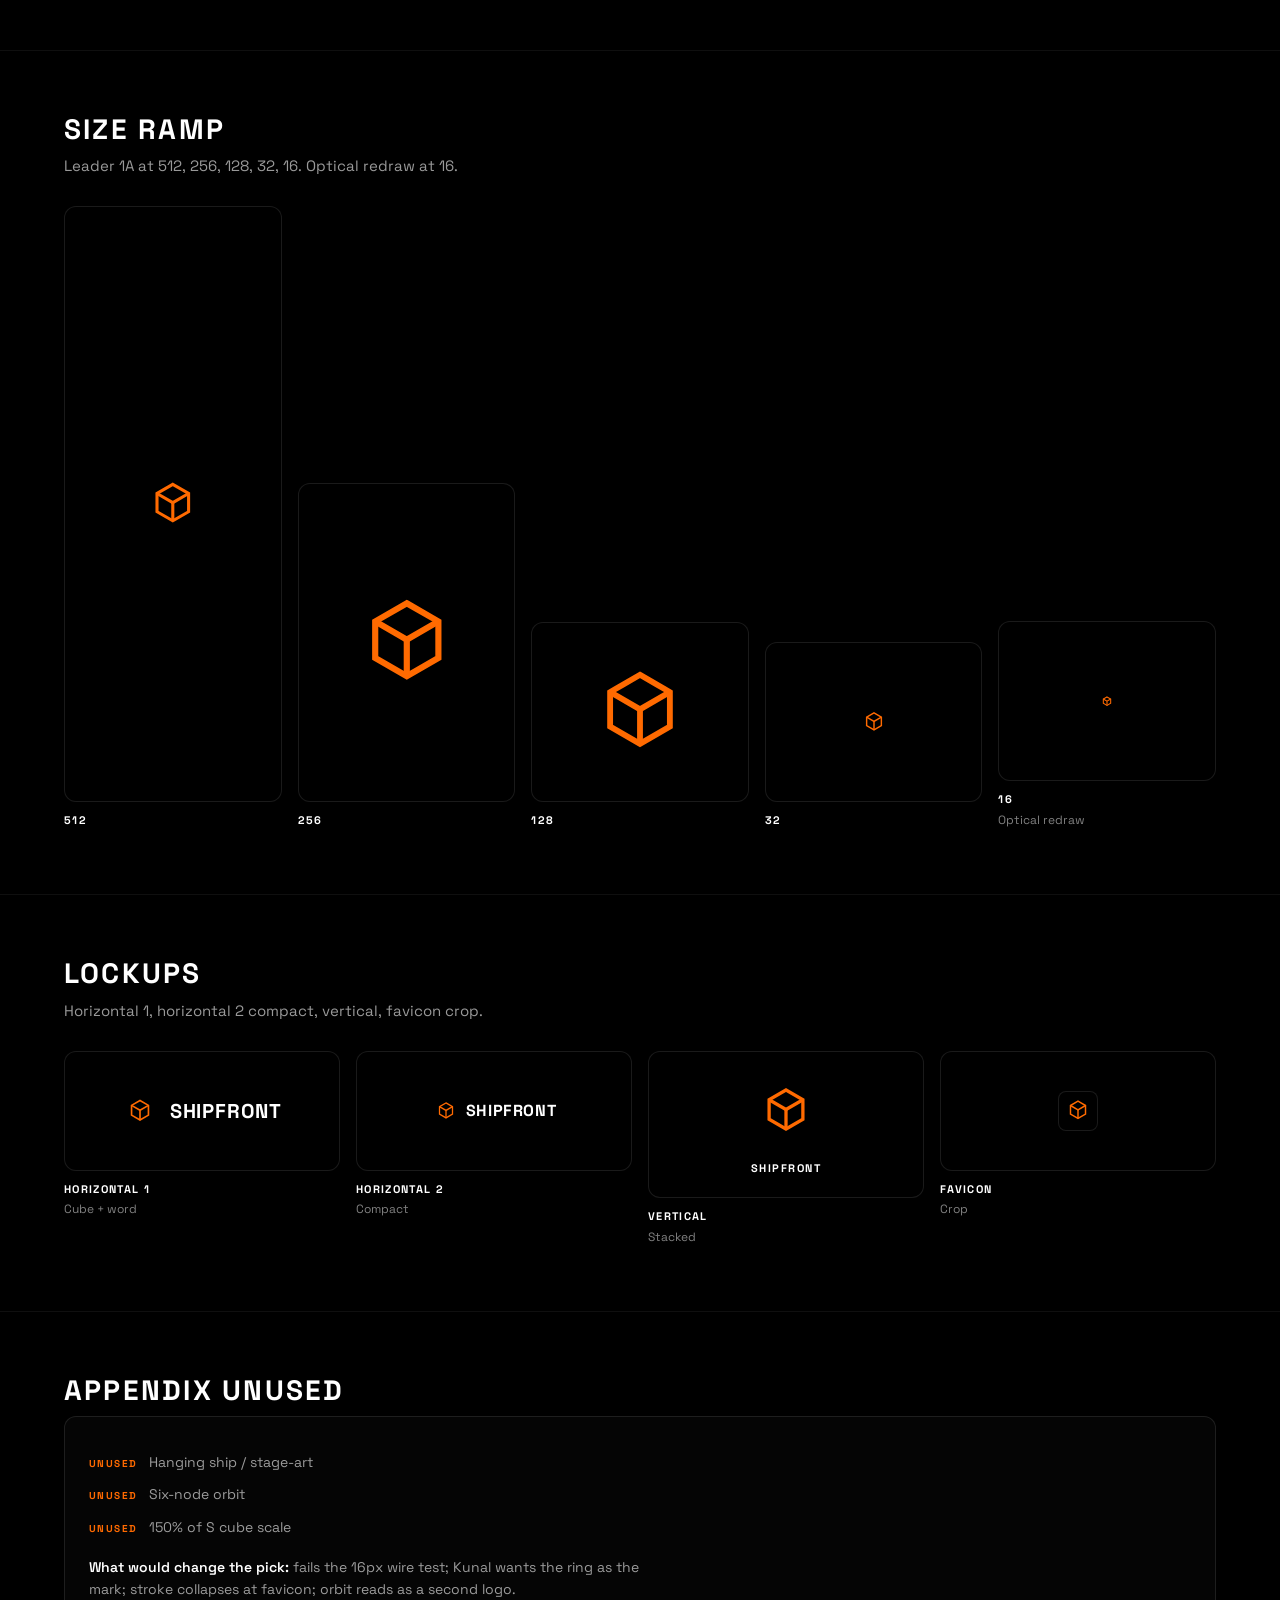
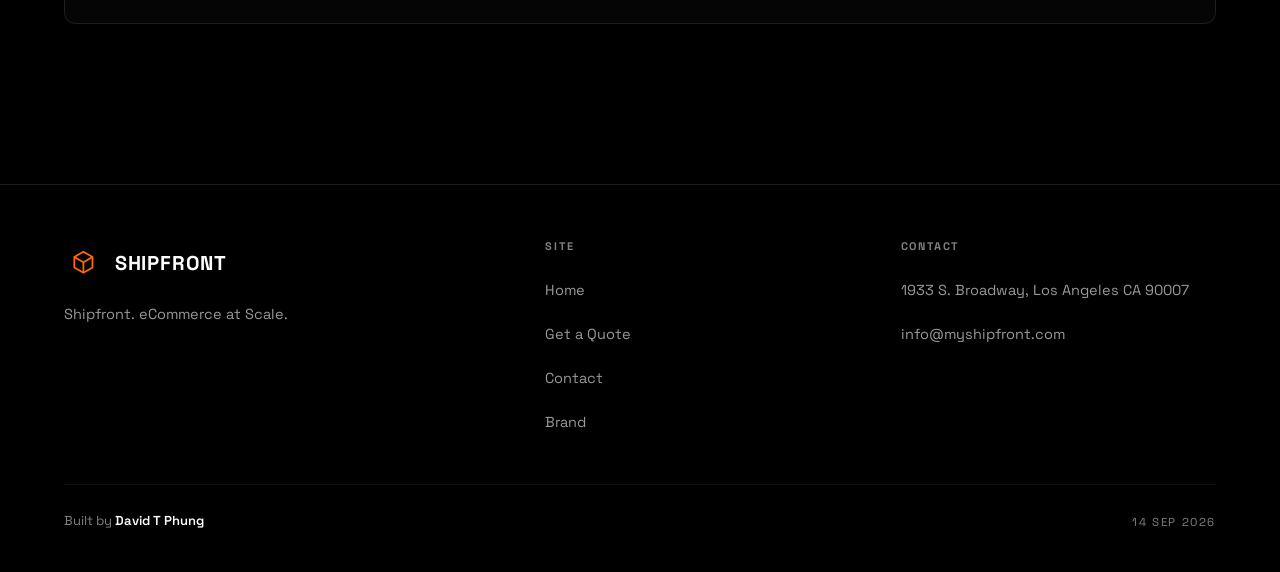
==== commit e0b8e373: "Nav lockup: cube 150% of S cap, 12px gap, drop the wordmark underline Kunal 26 Sep item 1. Cube fram" ====
--- a/brand-board.html
+++ b/brand-board.html
@@ -12,8 +12,9 @@
     <link href="https://fonts.googleapis.com/css2?family=Space+Grotesk:wght@400;500;600;700&display=swap" rel="stylesheet" />
     <link rel="stylesheet" href="assets/css/site.css" />
     <style>
-      .mark { gap: 10px; align-items: center; }
-      .mark svg.cube, .mark .cube { width: 1.62em !important; height: 1.75em !important; }
+      /* Kunal 26 Sep: cube 150% of S cap, 12px gap, no underline. */
+      .mark { gap: 12px; align-items: center; }
+      .mark svg.cube, .mark .cube { width: 1.94em !important; height: 2.1em !important; }
       .bb-meta { font-size: 11px; font-weight: 700; letter-spacing: 0.16em; text-transform: uppercase; color: var(--muted-2); margin-bottom: 14px; }
       .bb-meta b { color: var(--accent); font-weight: 700; }
       .bb-section { padding: 64px 0; border-top: 1px solid var(--line-soft); }
--- a/assets/css/site.css
+++ b/assets/css/site.css
@@ -11,9 +11,10 @@
   --line: rgba(255, 255, 255, 0.1);
   --line-soft: rgba(255, 255, 255, 0.06);
   --muted: rgba(255, 255, 255, 0.6);
-  --muted-2: rgba(255, 255, 255, 0.45);
+  --muted-2: rgba(255, 255, 255, 0.5);
   --shell: 1200px;
-  --radius: 14px;
+  --radius: 4px;
+  --spring: cubic-bezier(0.3, 0, 0.2, 1);
   --font: "Space Grotesk", "Inter", -apple-system, BlinkMacSystemFont, "Segoe UI",
     Helvetica, Arial, sans-serif;
 }
@@ -253,13 +254,6 @@
     color 0.2s ease;
 }
 
-.btn.is-pressed,
-.btn:active {
-  transform: scale(0.97);
-  transition: transform 100ms ease-out, background 0.2s ease, border-color 0.2s ease,
-    color 0.2s ease;
-}
-
 .btn-primary {
   background: var(--accent);
   color: var(--ink);
@@ -448,17 +442,6 @@
   width: 46%;
   max-width: 260px;
   filter: drop-shadow(0 24px 60px rgba(255, 106, 0, 0.28));
-  animation: float 7s ease-in-out infinite;
-}
-
-@keyframes float {
-  0%,
-  100% {
-    transform: translateY(-6px);
-  }
-  50% {
-    transform: translateY(6px);
-  }
 }
 
 .stage-tag {
@@ -559,6 +542,89 @@
   stroke-width: 1.5;
   stroke-linecap: round;
   stroke-linejoin: round;
+}
+
+/* ---------- trust mid: place / person / process ---------- */
+
+.trust-mid {
+  padding: 72px 0;
+}
+
+.trust-grid {
+  display: grid;
+  grid-template-columns: repeat(3, 1fr);
+  gap: 22px;
+}
+
+.trust-card {
+  border: 1px solid var(--line);
+  border-radius: var(--radius);
+  background: var(--card);
+  padding: 30px 26px;
+  display: flex;
+  flex-direction: column;
+  gap: 14px;
+}
+
+.trust-label {
+  font-size: 11px;
+  font-weight: 700;
+  letter-spacing: 0.18em;
+  text-transform: uppercase;
+  color: var(--muted-2);
+}
+
+.trust-title {
+  font-size: 22px;
+  font-weight: 700;
+  letter-spacing: -0.02em;
+  color: var(--paper);
+  line-height: 1.3;
+}
+
+.trust-body {
+  font-size: 16px;
+  color: var(--paper);
+  line-height: 1.5;
+}
+
+.trust-detail {
+  font-size: 14.5px;
+  color: var(--muted);
+  line-height: 1.6;
+  margin-top: 4px;
+}
+
+.trust-steps {
+  display: flex;
+  flex-direction: column;
+  gap: 10px;
+}
+
+.trust-step {
+  font-size: 14px;
+  font-weight: 500;
+  color: var(--paper);
+  padding-left: 12px;
+  position: relative;
+}
+
+.trust-step::before {
+  content: "";
+  position: absolute;
+  left: 0;
+  top: 0.55em;
+  width: 4px;
+  height: 4px;
+  border-radius: 50%;
+  background: var(--accent);
+}
+
+@media (max-width: 860px) {
+  .trust-grid {
+    grid-template-columns: 1fr;
+    gap: 16px;
+  }
 }
 
 /* ---------- how it works ---------- */
@@ -923,8 +989,9 @@
   transition: border-color 0.2s ease, background 0.2s ease;
 }
 
-.field input::placeholder {
-  color: rgba(255, 255, 255, 0.28);
+.field input::placeholder,
+.field textarea::placeholder {
+  color: rgba(255, 255, 255, 0.5);
 }
 
 .field input:focus {
@@ -1191,12 +1258,6 @@
     opacity: 1;
     transform: none;
     transition: opacity 200ms ease;
-  }
-  .stage-cube {
-    animation: none;
-  }
-  .btn:active {
-    transform: none;
   }
   .split-media img,
   .inspo-card img {
@@ -1343,6 +1404,10 @@
   .wordmark {
     font-size: 17px;
   }
+  .mark {
+    font-size: 17px;
+    gap: 8px;
+  }
 
   .section {
     padding: 66px 0;
@@ -1418,18 +1483,6 @@
   background: var(--card, #0a0a0a);
 }
 
-.split-flip {
-  grid-template-columns: minmax(0, 0.95fr) minmax(0, 1.05fr);
-}
-
-.split-flip .split-media {
-  order: 2;
-}
-
-.split-flip .split-copy {
-  order: 1;
-}
-
 .split-media {
   margin: 0;
   overflow: hidden;
@@ -1464,15 +1517,10 @@
 }
 
 @media (max-width: 860px) {
-  .split,
-  .split-flip {
+  .split {
     grid-template-columns: 1fr;
     padding: 18px;
     gap: 18px;
-  }
-  .split-flip .split-media,
-  .split-flip .split-copy {
-    order: initial;
   }
   /* mobile: image first, then text */
   .split-media {
@@ -1627,3 +1675,511 @@
 }
 
 
+
+
+/* ---------- kunal 8 sep live ---------- */
+/* Kunal 26 Sep: viewBox ink is 13/26 of height.
+   150% of S cap: ink 1.05em, frame 2.1em. Gap 12px. */
+.mark {
+  gap: 12px;
+  align-items: center;
+  font-size: 20px;
+}
+.mark svg.cube,
+.mark .cube {
+  width: 1.94em !important;
+  height: 2.1em !important;
+  display: block;
+}
+.wordmark {
+  font-size: 20px;
+  line-height: 1;
+}
+
+/* Step the lockup down on phones so the bigger cube keeps the nav inside 390. */
+@media (max-width: 620px) {
+  .mark,
+  .wordmark {
+    font-size: 17px;
+  }
+}
+
+.stage-art { display: none !important; }
+.stage-brand { display: none !important; }
+.stage-bullets { display: none !important; }
+
+.orbit {
+  position: absolute;
+  inset: 6%;
+  border: 1px solid rgba(255, 106, 0, 0.45);
+  border-radius: 50%;
+  pointer-events: none;
+}
+.orbit-nodes {
+  position: absolute;
+  inset: 0;
+  margin: 0;
+  padding: 0;
+  list-style: none;
+  z-index: 4;
+  pointer-events: none;
+}
+.orbit-node {
+  position: absolute;
+  inset: 0;
+  margin: 0;
+  padding: 0;
+  border: 0;
+  background: transparent;
+  transform: rotate(var(--a));
+}
+.orbit-node span {
+  position: absolute;
+  left: 50%;
+  top: 6%;
+  transform: translate(-50%, -50%) rotate(calc(var(--a) * -1));
+  padding: 6px 10px;
+  border: 1px solid var(--accent);
+  border-radius: 999px;
+  background: #000;
+  color: var(--paper);
+  font-size: 12px;
+  font-weight: 700;
+  letter-spacing: 0.02em;
+  max-width: 10.5em;
+  text-align: center;
+  white-space: normal;
+  line-height: 1.2;
+}
+.valuebar-label { text-transform: none; letter-spacing: 0.02em; justify-content: center; text-align: center; }
+
+#fulfillment .split-media img,
+.split:has(#fulfillment) img,
+section#fulfillment img {
+  filter: saturate(1.08) sepia(0.18) contrast(1.04);
+}
+
+.inspo-head { max-width: none; }
+.inspo-title {
+  margin: 0;
+  color: var(--accent);
+  font-size: clamp(28px, 3vw, 40px);
+  letter-spacing: -0.02em;
+  text-align: left;
+}
+.field textarea {
+  width: 100%;
+  min-height: 120px;
+  padding: 14px 16px;
+  border-radius: 8px;
+  border: 1px solid var(--line);
+  background: rgba(255, 255, 255, 0.03);
+  color: var(--paper);
+  font-family: inherit;
+  font-size: 15px;
+  resize: vertical;
+}
+.map svg g[stroke] { stroke: #ff6a00; }
+
+/* ---------- craft pass: Apple press + Family settle + Asimov Terminal ---------- */
+
+/* Fly-not-teleport: shorter settle */
+.reveal {
+  opacity: 0;
+  transform: translateY(14px);
+  transition: opacity 0.45s ease-out, transform 0.45s ease-out;
+}
+
+.reveal.is-in {
+  opacity: 1;
+  transform: none;
+}
+
+/* Quote success: in-place tray (height may change) */
+.form-card {
+  transition: min-height 0.35s ease-out;
+}
+
+.form-card.is-done form {
+  display: none;
+}
+
+.form-done {
+  display: none;
+}
+
+.form-done.is-visible {
+  display: block;
+  animation: tray-in 0.35s ease-out both;
+}
+
+@keyframes tray-in {
+  from {
+    opacity: 0;
+    transform: translateY(8px);
+  }
+  to {
+    opacity: 1;
+    transform: none;
+  }
+}
+
+/* Asimov Terminal: inspo image-led. Rest = image. Hover/focus/press = dissolve + scrim */
+.inspo-card {
+  position: relative;
+  cursor: default;
+}
+
+.inspo-card img {
+  transition: opacity 80ms ease, filter 80ms ease;
+}
+
+.inspo-card figcaption {
+  position: absolute;
+  inset: 0;
+  display: flex;
+  flex-direction: column;
+  justify-content: flex-end;
+  gap: 6px;
+  padding: 22px 20px;
+  background: rgba(0, 0, 0, 0.6);
+  color: var(--paper);
+  opacity: 0;
+  transition: opacity 80ms ease;
+  pointer-events: none;
+}
+
+.inspo-card figcaption strong {
+  font-size: 15px;
+  font-weight: 700;
+  letter-spacing: -0.01em;
+}
+
+.inspo-card figcaption span {
+  font-size: 13px;
+  color: var(--muted);
+  line-height: 1.45;
+  max-width: 36ch;
+}
+
+.inspo-card:hover img,
+.inspo-card:focus-visible img,
+.inspo-card.is-pressed img {
+  opacity: 0.85;
+  filter: brightness(0.72);
+}
+
+.inspo-card:hover figcaption,
+.inspo-card:focus-visible figcaption,
+.inspo-card.is-pressed figcaption {
+  opacity: 1;
+}
+
+@media (max-width: 860px) {
+  .inspo-card figcaption {
+    opacity: 1;
+    background: linear-gradient(
+      180deg,
+      transparent 35%,
+      rgba(0, 0, 0, 0.72) 100%
+    );
+  }
+  .inspo-card img {
+    opacity: 1;
+    filter: none;
+  }
+}
+
+@media (prefers-reduced-motion: reduce) {
+  .reveal {
+    transform: none;
+    transition: opacity 0.3s ease;
+  }
+  .form-done.is-visible {
+    animation: none;
+  }
+  .split-media img,
+  .inspo-card img,
+  .inspo-card figcaption {
+    transition: none !important;
+  }
+  .inspo-card:hover img,
+  .inspo-card:focus-visible img,
+  .inspo-card.is-pressed img {
+    opacity: 1;
+    filter: none;
+  }
+  .inspo-card:hover figcaption,
+  .inspo-card:focus-visible figcaption,
+  .inspo-card.is-pressed figcaption {
+    opacity: 1;
+  }
+  @media (min-width: 861px) {
+    .inspo-card:not(:hover):not(:focus-visible) figcaption {
+      opacity: 0;
+    }
+  }
+}
+
+/* ---------- polish: Apple fluid press + Asimov chrome ---------- */
+/* Press uses the individual `scale` property so it composes with the
+   .reveal transform instead of replacing it. Release is a critically damped
+   spring (damping 1.0, no overshoot) sampled over the transition: 360ms gives
+   a 0.30s response for taps, 420ms a 0.35s response for cards. */
+
+@supports (transition-timing-function: linear(0, 1)) {
+  :root {
+    --spring: linear(0, 0.055, 0.175, 0.312, 0.445, 0.562, 0.66, 0.74, 0.803,
+      0.852, 0.89, 0.919, 0.94, 0.956, 0.968, 0.977, 0.983, 0.988, 0.991,
+      0.994, 1);
+  }
+}
+
+.btn,
+.nav-toggle,
+.nav-links a,
+.valuebar-item,
+.chips li,
+.footer-col a,
+.contact-card a.big {
+  transition: scale 360ms var(--spring), opacity 200ms ease,
+    background-color 0.2s ease, border-color 0.2s ease, color 0.2s ease;
+}
+
+.btn:active,
+.btn.is-pressed,
+.nav-toggle:active,
+.nav-toggle.is-pressed,
+.nav-links a:active,
+.nav-links a.is-pressed,
+.valuebar-item:active,
+.valuebar-item.is-pressed,
+.chips li:active,
+.chips li.is-pressed,
+.footer-col a:active,
+.footer-col a.is-pressed,
+.contact-card a.big:active,
+.contact-card a.big.is-pressed {
+  scale: 0.97;
+  transition: scale 90ms ease-out, opacity 90ms ease-out,
+    background-color 0.2s ease, border-color 0.2s ease, color 0.2s ease;
+}
+
+.split,
+.contact-card,
+.trust-card,
+.step,
+.inspo-card {
+  transition: scale 420ms var(--spring), opacity 0.45s ease-out,
+    transform 0.45s ease-out, background-color 0.25s ease;
+}
+
+.split.is-pressed,
+.contact-card.is-pressed,
+.trust-card.is-pressed,
+.step.is-pressed,
+.inspo-card.is-pressed {
+  scale: 0.99;
+  transition: scale 120ms ease-out, opacity 0.45s ease-out,
+    transform 0.45s ease-out, background-color 0.25s ease;
+}
+
+/* Translucent nav */
+.site-header {
+  background: rgba(0, 0, 0, 0.72);
+  backdrop-filter: saturate(180%) blur(20px);
+  -webkit-backdrop-filter: saturate(180%) blur(20px);
+}
+
+@supports not ((backdrop-filter: blur(1px)) or (-webkit-backdrop-filter: blur(1px))) {
+  .site-header {
+    background: rgba(0, 0, 0, 0.94);
+  }
+}
+
+/* Asimov chrome: radius 0 to 4 */
+.btn,
+.nav-toggle,
+.field input,
+.field textarea,
+.step-icon,
+.tile,
+.form-done .tick,
+.contact-card .ico,
+.stage-tag,
+.stage-bullets,
+.cta,
+.split,
+.split-media,
+.inspo-card {
+  border-radius: var(--radius);
+}
+
+.chips li,
+.orbit-node span {
+  border-radius: 2px;
+}
+
+/* Chips: 1px signal outline, fill only when active */
+.chips li,
+.chips li:hover {
+  border-color: var(--accent);
+  background: transparent;
+}
+
+.chips li:hover {
+  color: var(--accent);
+}
+
+.chips li:active,
+.chips li.is-pressed {
+  background: var(--accent);
+  color: #000000;
+}
+
+/* Tracking: tighter on large display only, body and small heads near 0 */
+h3,
+h4,
+.trust-title,
+.step h3 {
+  letter-spacing: -0.01em;
+}
+
+.page-hero h1,
+.section-head h2,
+.cta h2,
+.inspo-title {
+  letter-spacing: -0.03em;
+}
+
+/* 44px hit targets */
+.mark {
+  min-height: 44px;
+}
+
+.nav-toggle {
+  width: 44px;
+  height: 44px;
+}
+
+.nav-links a,
+.contact-card a.big {
+  display: inline-flex;
+  align-items: center;
+  min-height: 44px;
+}
+
+.footer-col ul {
+  gap: 0;
+}
+
+.footer-col li,
+.footer-col a {
+  display: flex;
+  align-items: center;
+  min-height: 44px;
+}
+
+.aside-list a,
+.form-done a {
+  display: inline-block;
+  padding: 11px 0;
+  margin: -11px 0;
+}
+
+/* Focus and UI contrast */
+.field input,
+.field textarea {
+  border-color: rgba(255, 255, 255, 0.4);
+}
+
+.field textarea:focus {
+  outline: none;
+  border-color: var(--accent);
+  background: rgba(255, 106, 0, 0.05);
+}
+
+.field textarea[aria-invalid="true"] {
+  border-color: #ff4b2b;
+}
+
+.field input:focus-visible,
+.field textarea:focus-visible {
+  outline: 2px solid var(--accent);
+  outline-offset: 2px;
+}
+
+.valuebar-item:focus-visible {
+  outline-offset: -3px;
+}
+
+@media (prefers-reduced-motion: reduce) {
+  .btn:active,
+  .btn.is-pressed,
+  .nav-toggle:active,
+  .nav-toggle.is-pressed,
+  .nav-links a:active,
+  .nav-links a.is-pressed,
+  .valuebar-item:active,
+  .valuebar-item.is-pressed,
+  .chips li:active,
+  .chips li.is-pressed,
+  .footer-col a:active,
+  .footer-col a.is-pressed,
+  .contact-card a.big:active,
+  .contact-card a.big.is-pressed {
+    scale: none;
+    opacity: 0.72;
+    transition: opacity 120ms ease, background-color 0.2s ease,
+      border-color 0.2s ease, color 0.2s ease;
+  }
+  .split.is-pressed,
+  .contact-card.is-pressed,
+  .trust-card.is-pressed,
+  .step.is-pressed,
+  .inspo-card.is-pressed {
+    scale: none;
+    opacity: 0.9;
+    transition: opacity 120ms ease;
+  }
+  .form-done.is-visible {
+    animation: fade-in 0.3s ease both;
+  }
+  .nav-links.is-open {
+    animation: fade-in 0.2s ease both;
+  }
+  .step-rail {
+    transform: none;
+    opacity: 0;
+    transition: opacity 0.2s ease;
+  }
+  .step:hover .step-rail {
+    opacity: 1;
+  }
+  @keyframes fade-in {
+    from { opacity: 0; }
+    to { opacity: 1; }
+  }
+}
+
+@media (prefers-reduced-transparency: reduce) {
+  .site-header {
+    background: #000000;
+    backdrop-filter: none;
+    -webkit-backdrop-filter: none;
+  }
+}
+
+@media (prefers-contrast: more) {
+  :root {
+    --line: rgba(255, 255, 255, 0.5);
+    --line-soft: rgba(255, 255, 255, 0.3);
+    --muted: rgba(255, 255, 255, 0.82);
+    --muted-2: rgba(255, 255, 255, 0.72);
+  }
+  .site-header,
+  .site-header.is-stuck {
+    background: #000000;
+    border-bottom: 1px solid rgba(255, 255, 255, 0.72);
+  }
+}
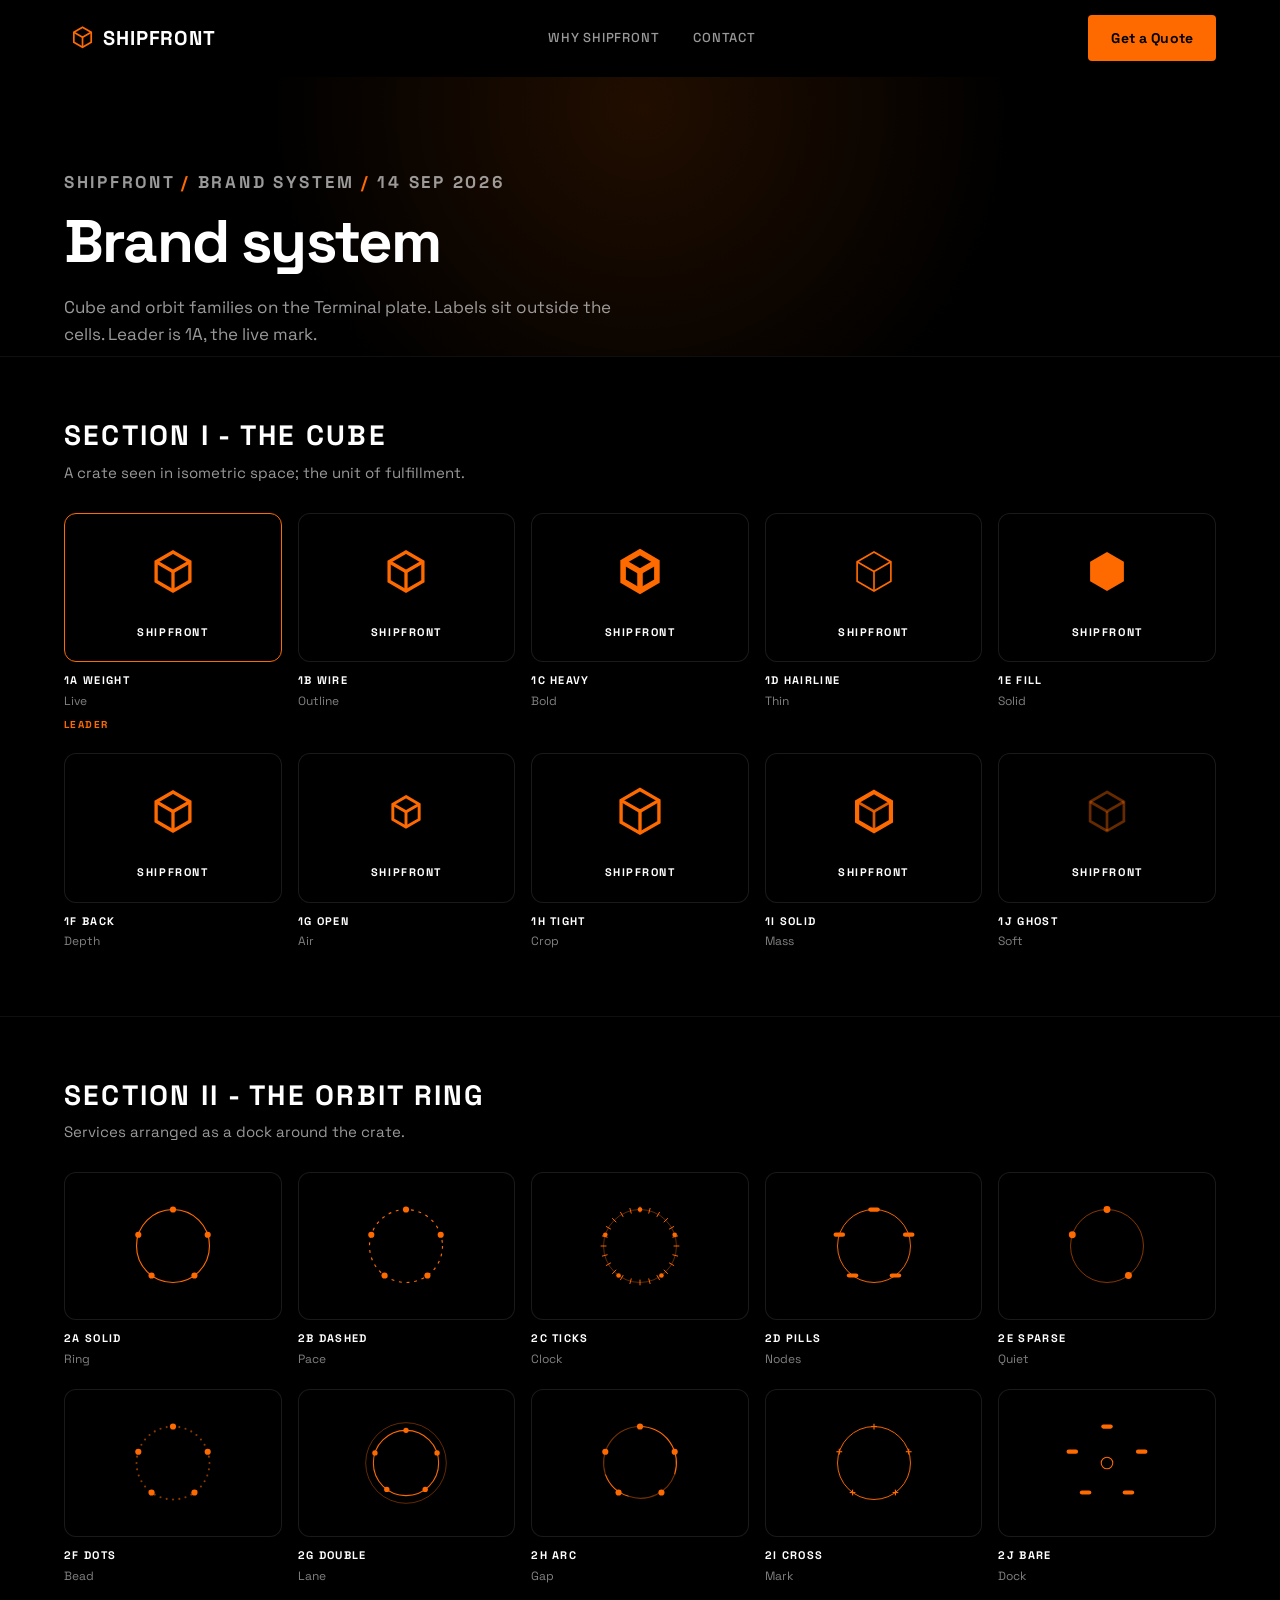
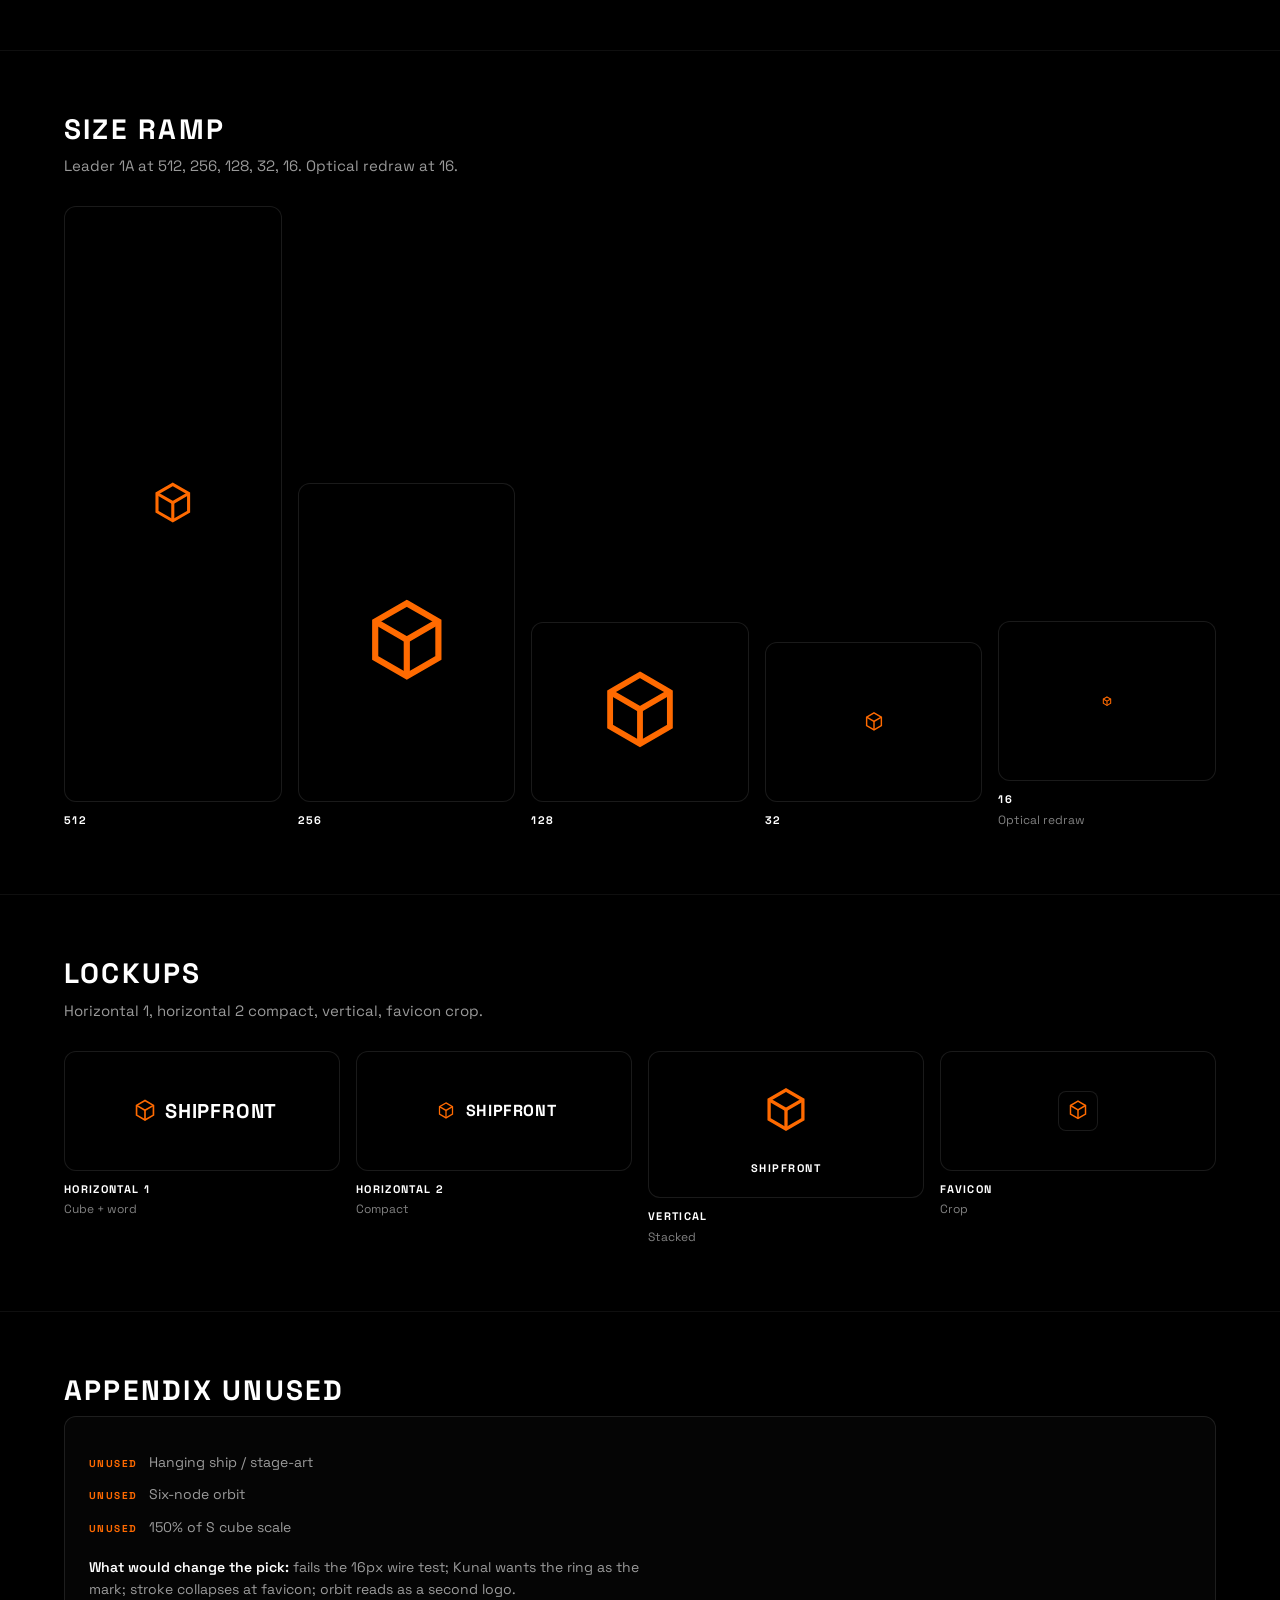
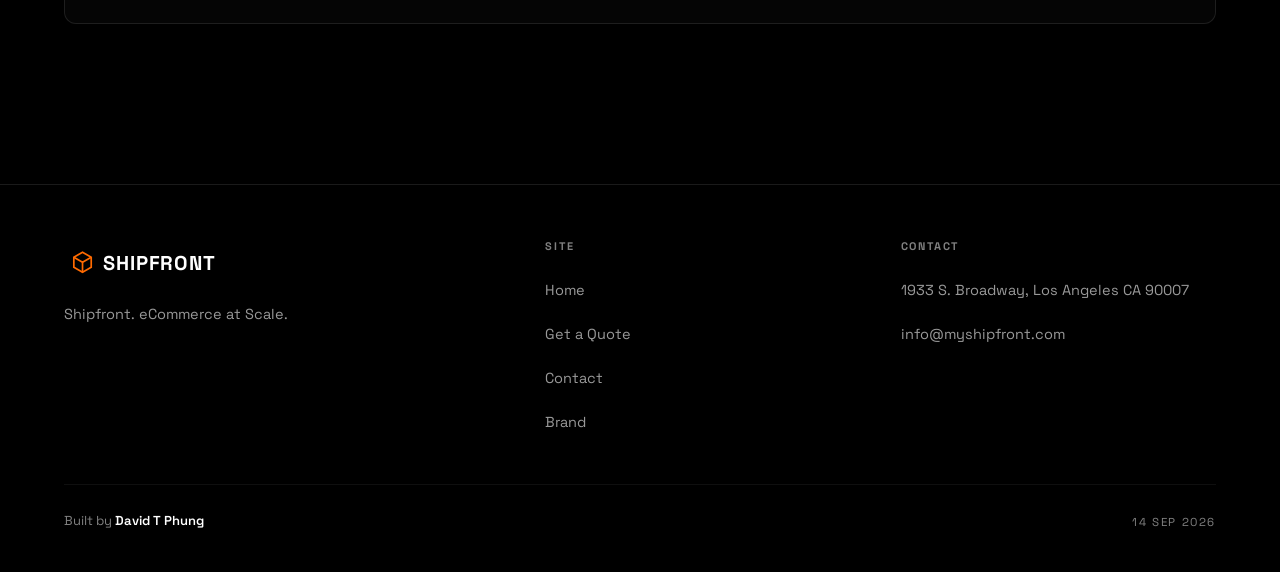
==== commit 5a815e57: "Nav lockup: size and space by visible ink, not the SVG box Cube ink (paths plus stroke) is now exact" ====
--- a/brand-board.html
+++ b/brand-board.html
@@ -12,9 +12,9 @@
     <link href="https://fonts.googleapis.com/css2?family=Space+Grotesk:wght@400;500;600;700&display=swap" rel="stylesheet" />
     <link rel="stylesheet" href="assets/css/site.css" />
     <style>
-      /* Kunal 26 Sep: cube 150% of S cap, 12px gap, no underline. */
-      .mark { gap: 12px; align-items: center; }
-      .mark svg.cube, .mark .cube { width: 1.94em !important; height: 2.1em !important; }
+      /* Kunal 26 Sep: cube ink 150% of S ink, 12px visible ink gap, no underline. */
+      .mark { gap: calc(12px - 0.481em); align-items: center; }
+      .mark svg.cube, .mark .cube { width: 1.853em !important; height: 2.007em !important; }
       .bb-meta { font-size: 11px; font-weight: 700; letter-spacing: 0.16em; text-transform: uppercase; color: var(--muted-2); margin-bottom: 14px; }
       .bb-meta b { color: var(--accent); font-weight: 700; }
       .bb-section { padding: 64px 0; border-top: 1px solid var(--line-soft); }
--- a/assets/css/site.css
+++ b/assets/css/site.css
@@ -1678,17 +1678,19 @@
 
 
 /* ---------- kunal 8 sep live ---------- */
-/* Kunal 26 Sep: viewBox ink is 13/26 of height.
-   150% of S cap: ink 1.05em, frame 2.1em. Gap 12px. */
+/* Kunal 26 Sep: painted cube ink (paths plus stroke and miters) is 14.27/26 of the frame
+   height; ink right edge sits 5.821/24 of the width inside the frame. S ink is 0.7345em
+   tall with a 0.0312em left bearing. Ink 1.5 x 0.7345em: frame 2.007em x 1.853em.
+   Visible ink to S gap 12px: 12px minus 0.449em frame padding minus 0.031em bearing. */
 .mark {
-  gap: 12px;
+  gap: calc(12px - 0.481em);
   align-items: center;
   font-size: 20px;
 }
 .mark svg.cube,
 .mark .cube {
-  width: 1.94em !important;
-  height: 2.1em !important;
+  width: 1.853em !important;
+  height: 2.007em !important;
   display: block;
 }
 .wordmark {
@@ -1704,17 +1706,9 @@
   }
 }
 
-.stage-art { display: none !important; }
 .stage-brand { display: none !important; }
 .stage-bullets { display: none !important; }
 
-.orbit {
-  position: absolute;
-  inset: 6%;
-  border: 1px solid rgba(255, 106, 0, 0.45);
-  border-radius: 50%;
-  pointer-events: none;
-}
 .orbit-nodes {
   position: absolute;
   inset: 0;
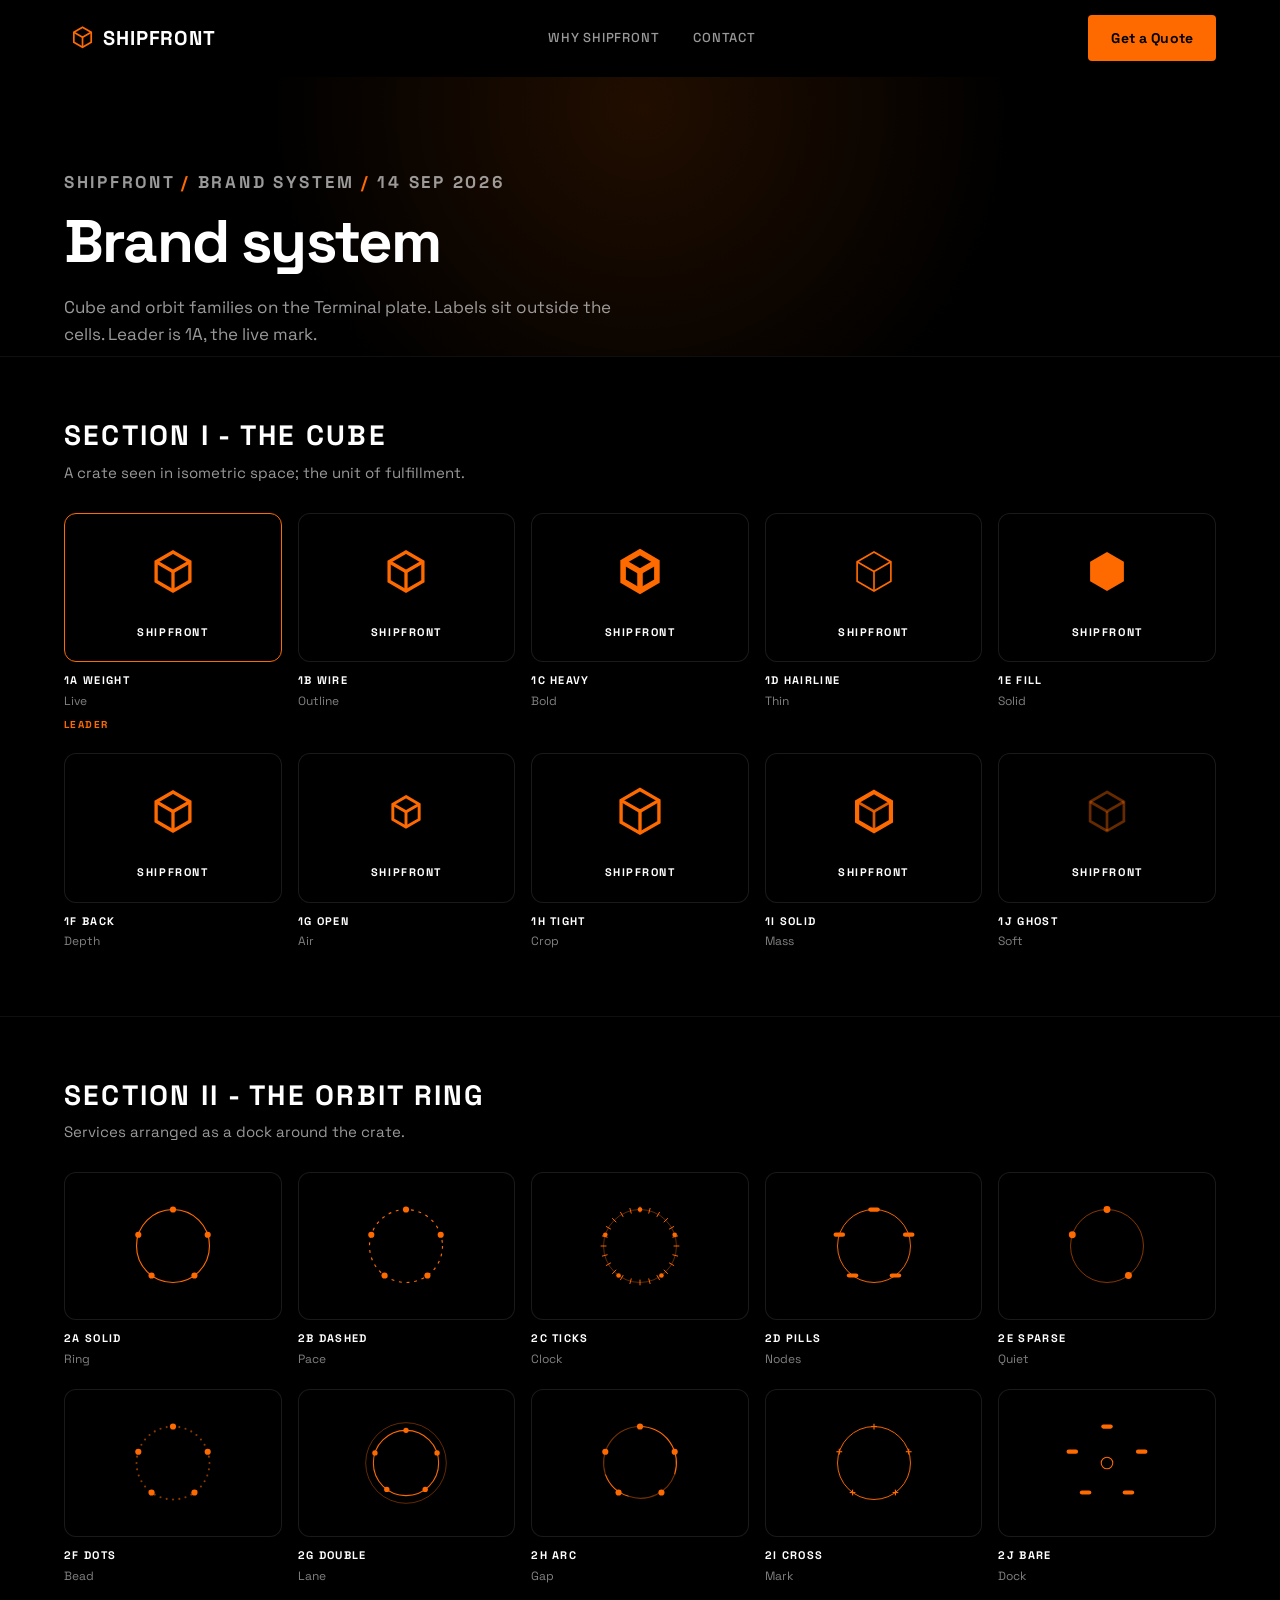
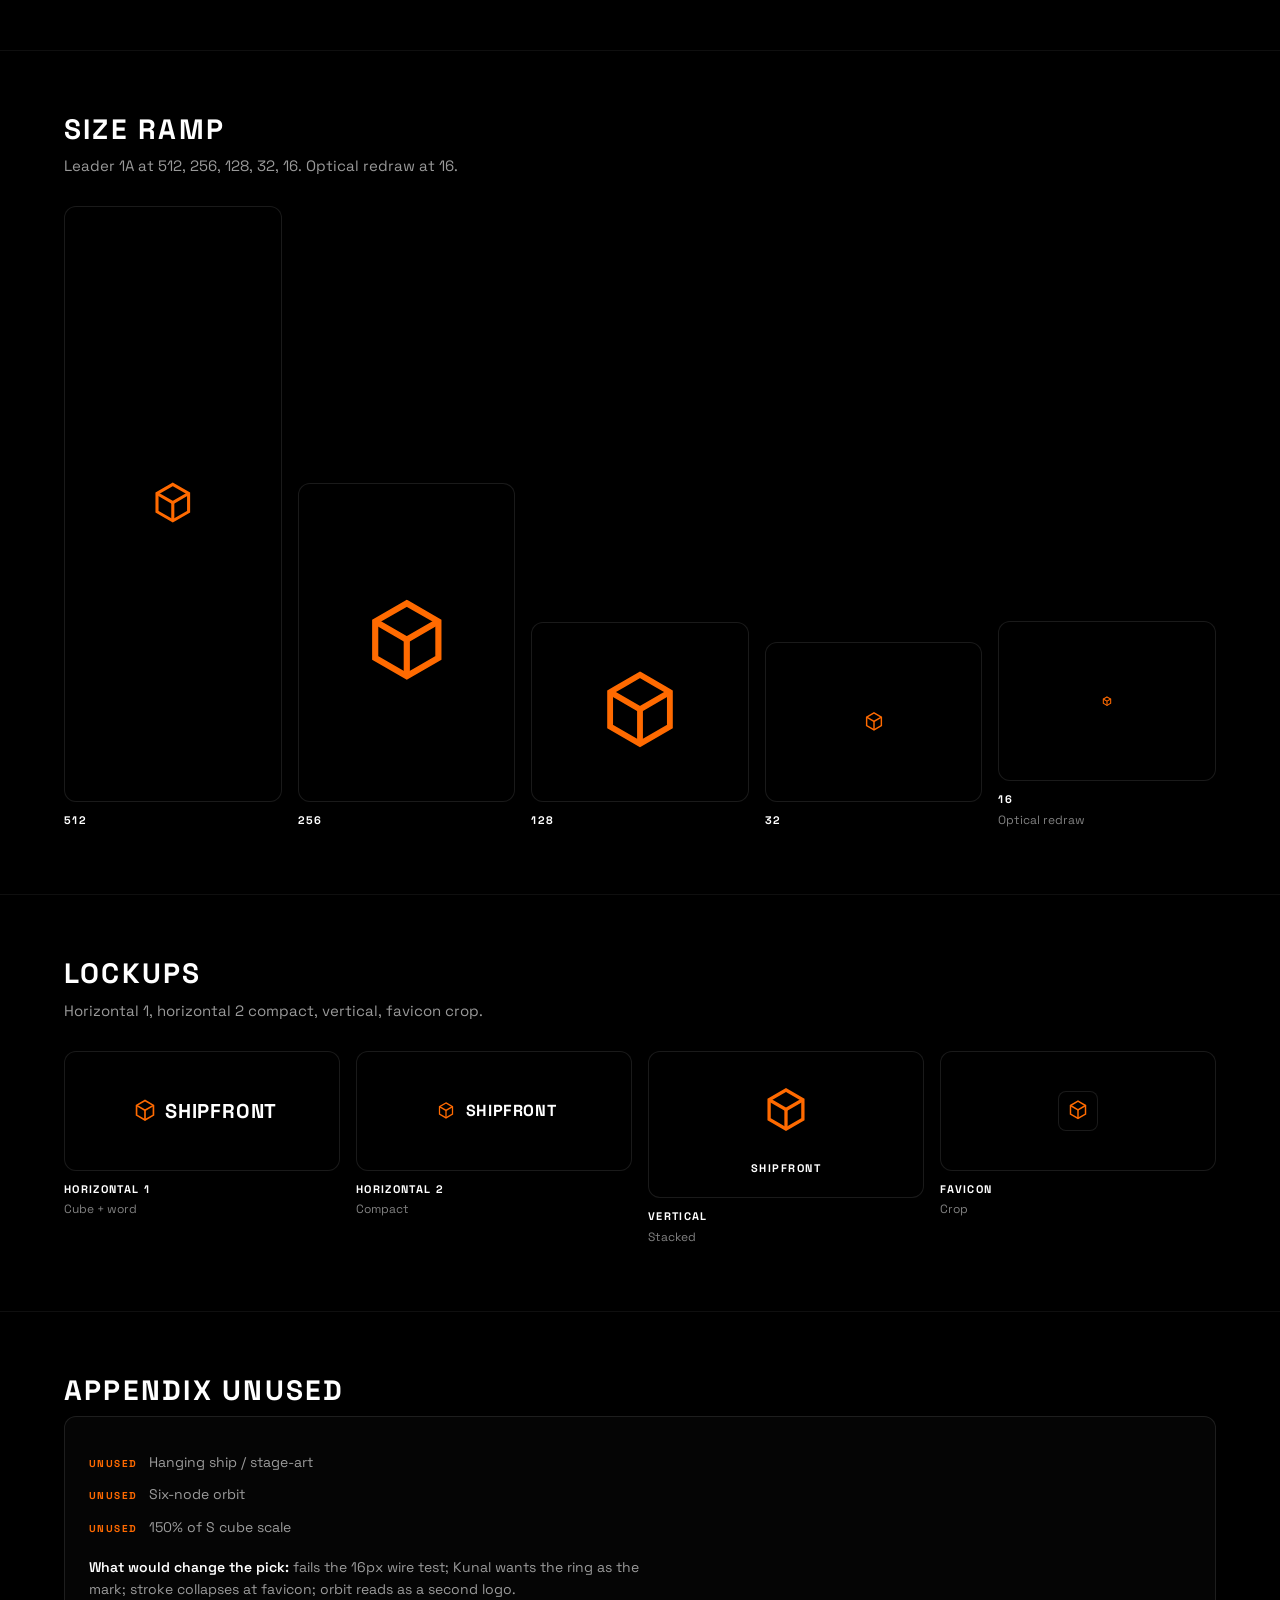
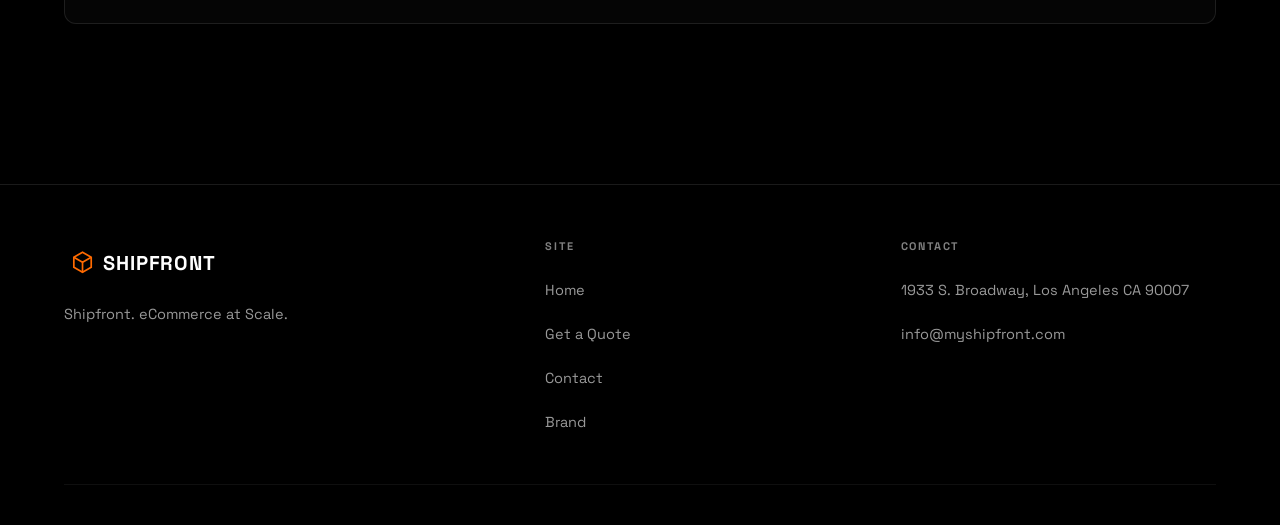
==== commit 464d5856: "Remove footer credit and date stamp Co-authored-by: davidtphung  <davidtphung@users.noreply.github.c" ====
--- a/brand-board.html
+++ b/brand-board.html
@@ -166,10 +166,6 @@
             </ul>
           </div>
         </div>
-        <div class="footer-bottom">
-          <span class="built">Built by <b>David T Phung</b></span>
-          <span class="stamp">14 SEP 2026</span>
-        </div>
       </div>
     </footer>
     <script src="assets/js/site.js"></script>
